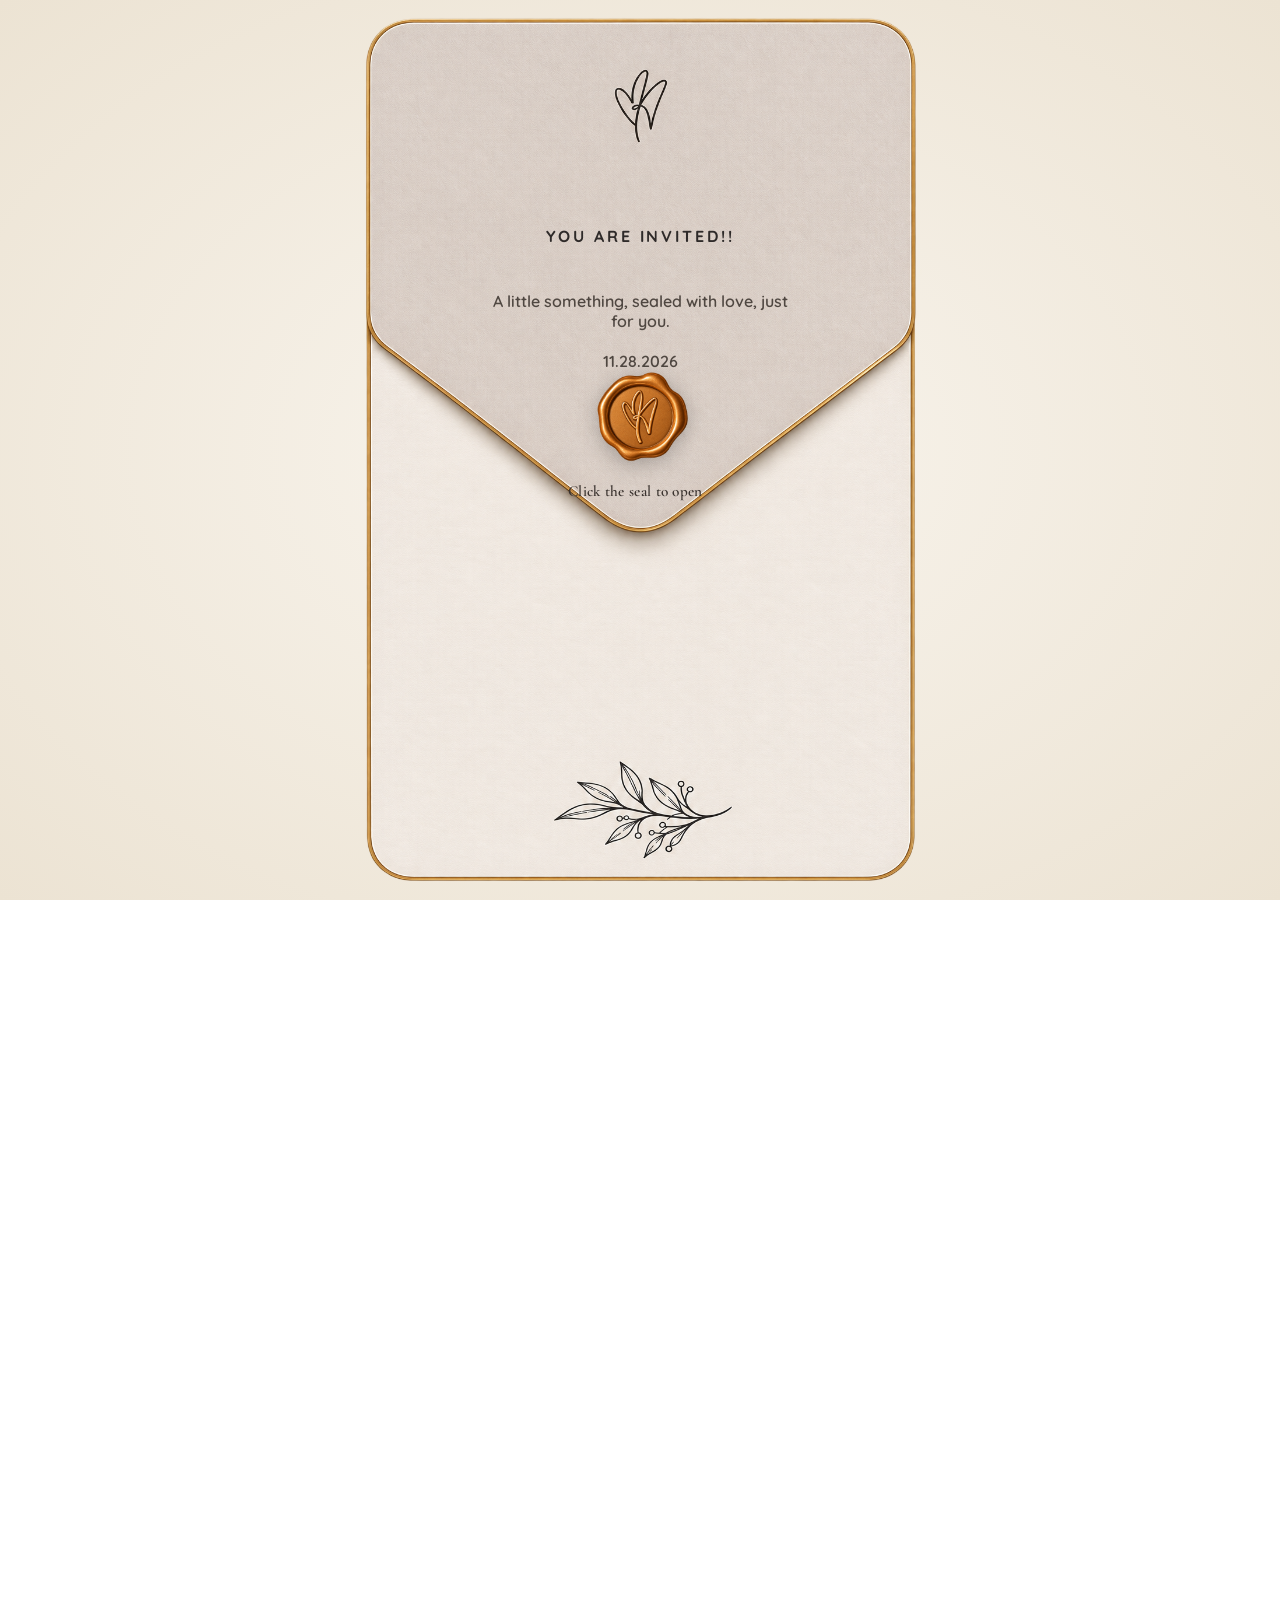
==== src/index.html @ 71283915 "uncomment bible bearer and ring bearer" ====
<!DOCTYPE html>
<html lang="en">
<head>
  <meta charset="UTF-8" />
  <meta name="viewport" content="width=device-width, initial-scale=1.0" />
  <meta name="description" content="Okay, So... We have News ♡" />
  <title>Mark & Alexia</title>

  <link rel="icon" type="image/png" sizes="600x400" href="./assets/images/favicon.png" />
  <link rel="apple-touch-icon" href="./assets/images/favicon.png" />

  <link rel="preconnect" href="https://fonts.googleapis.com" />
  <link rel="preconnect" href="https://fonts.gstatic.com" crossorigin />
  <link
    href="https://fonts.googleapis.com/css2?family=Cormorant+Garamond:wght@400;500;600;700&family=Inter:wght@400;500;600&family=Allura&display=swap"
    rel="stylesheet"
  />
  <link rel="preconnect" href="https://fonts.googleapis.com">
  <link rel="preconnect" href="https://fonts.gstatic.com" crossorigin>
  <link href="https://fonts.googleapis.com/css2?family=Quicksand:wght@300..700&display=swap" rel="stylesheet">

  <link rel="stylesheet" href="styles.css" />
</head>
<body>
  <section class="intro" id="intro" aria-label="Invitation intro">
    <div class="intro" id="intro">
  <div class="envelope-wrap">
    <img src="./assets/images/invite-card.png" alt="Wedding invitation card" class="invite-img" />

    <div class="invite-text">
      <p class="invite-date">You Are Invited!!</p>
      <p class="invite-tagline">A little something, sealed with love,
just for you.</p>
      <!--<h1 class="invite-names">MARK &amp; ALEXIA</h1> -->
      </br> 
      <p class="invite-tagline">11.28.2026</p>
    </div>

    <div class="seal-wrap">
      <button class="seal-btn" id="openInviteBtn" aria-label="Open Invitation">
        <img src="./assets/images/seal3.png" alt="Wax seal - tap to open" class="seal-img" />
      </button>
      <span class="seal-hint">Click the seal to open</span>
    </div>
  </div>
</div>
  </section>

  <main class="site" id="site">
    <!-- HERO -->

    <article class="hero parallax-layer hero-sketch full-bleed" data-parallax-speed="3.5" id="home">
     
      <!-- restore the <img> tag inside hero-illustration -->
    <div class="hero-illustration">
      <img src="./assets/images/bg-hero-custom2.png" alt="Mark and Alexia hero photo" />
    </div>
       <nav class="hero-menu" aria-label="Quick navigation">
        <a href="#rsvp">RSVP</a>
        <a href="#faq">FAQs</a>
      </nav>
      <!-- 2. Gradient overlay: direct child of #home -->
      <div class="hero-gradient-overlay" aria-hidden="true"></div>

      <!-- 3. All content: direct child of #home -->
      <div class="hero-content">
        <div class="hero-title-text" aria-label="The Wedding of Mark and Alexia">
          <p class="hero-kicker">THE WEDDING OF</p>
          <h1 class="hero-names">
            <span>MARK</span>
            <span class="amp">&amp;</span>
            <span>ALEXIA</span>
          </h1><br>
          <p class="hero-kicker">November 28, 2026</p>
        </div>

        <div class="countdown hero-countdown">
          <div class="time-box"><div class="num" id="days">0</div><div class="label">Days</div></div>
          <div class="time-box"><div class="num" id="hours">00</div><div class="label">Hours</div></div>
          <div class="time-box"><div class="num" id="mins">00</div><div class="label">Minutes</div></div>
          <div class="time-box"><div class="num" id="secs">00</div><div class="label">Seconds</div></div>
        </div> <!-- end of hero-countdown -->
      </div> <!-- end of hero-content -->

    </article>


    <!-- CONTENT -->
    <article class="card parallax-layer moments-sketch" data-parallax-speed="3.5" id="our-story">
      <div class="moments-wrap">
        <h2 class="moments-title">BECOMING #THELAUDES</h2>
        <p class="muted moments-sub">A glimpse of moments that led us here.</p>

        <!-- scrapbook row -->
        <section class="story-board">
          <div class="story-filmstrips">
            <div class="story-filmstrip">
              <img src="./assets/images/how-we-started.png" alt="Our story film strip" />
            </div>

            <div class="story-filmstrip">
              <img src="./assets/images/in-between.png" alt="The In-Between: travel photos of Mark and Alexia" />
            </div>

            <div class="story-filmstrip">
              <img src="./assets/images/the-next-chapter.png" alt="More moments from our story" />
            </div>
          </div>
          <div class="story-letter">
            <img src="./assets/images/how-we-met2.png" alt="How We Met letter" />
          </div>
        </section>
      </div>
  </article>
    
    <div class="laudes-divider parallax-layer" data-parallax-speed="3.5" aria-hidden="true"></div>
      <!-- CONTENT -->
    <section class="sections">
      <article class="card parallax-layer story-sketch" data-parallax-speed="0.06" id="our-story">

        <h2 class="story-title">GET TO KNOW<br>MARK & ALEXIA</h2>
        
        <div class="know-icons">
        <figure class="know-item">
          <div class="icon-wrap">
            <img src="./assets/images/passport.png" alt="Icon 5">
          </div>
          <figcaption><br><br>Alexia loves to travel.
              Gulat ka na lang, may naka-book na.
              Apaka-spontaneous! Minsan madadamay ka pa!</figcaption>
        </figure>
        <figure class="know-item">
          <div class="icon-wrap"> 
            <img src="./assets/images/coffee.png" alt="Icon 1">
          </div>
          <figcaption><br><br><br>Iced drinks are life.
              Parehas mahilig sa café, pero may trust issues sa estetik na hindi masarap.</figcaption>
        </figure>
        <figure class="know-item">
          <div class="icon-wrap">
            <img src="./assets/images/basketball3.png" alt="Icon 2">
          </div>
          <figcaption>Basketball enthusiast si Mark. Minsan NBA analyst, 
            minsan coach… kahit walang nagtatanong.</figcaption>
        </figure>

        <!-- NEW MIDDLE ITEMS -->
          <figure class="know-item">
            <div class="icon-wrap">
              <img src="./assets/images/camera.png" alt="Camera icon">
            </div>
            <figcaption>Camera kasi we love taking photos together. Taking memories wherever we go. pero wala namang Nau-upload. Ahahaha.
          </figcaption>
          </figure>

          <figure class="know-item">
            <div class="icon-wrap">
              <img src="./assets/images/chopsticks.png" alt="Chopsticks icon">
            </div>
            <figcaption>Alexia loves Japanese food. What if punta na lang kaya ng Japan?? </figcaption>
          </figure>

          <figure class="know-item">
            <div class="icon-wrap">
              <img src="./assets/images/barbell.png" alt="Barbell icon">
            </div>
            <figcaption>Malakas magbuhat si Mark, pero sa ML sya yung binubuhat. Aray mo.</figcaption>
          </figure>

          <!-- END NEW MIDDLE ITEMS -->

        <figure class="know-item">
          <div class="icon-wrap">
            <img src="./assets/images/music.png" alt="Icon 3">
          </div>
          <figcaption>Parehas mahilig sa music.
             Eh ikaw ba naman, may Mark na lahat na lang ng kanta may KULOT sa dulo?!</figcaption>
        </figure>
        <figure class="know-item">
          <div class="icon-wrap">
            <img src="./assets/images/bp.png" alt="Icon 4">
          </div>
          <figcaption>Blink si Alexia.
              Pati WiFi sa bahay, BOOMBAYAH. BLACKPINK in your area—literally.
          </figcaption>
        </figure>
        
        <figure class="know-item">
          <div class="icon-wrap">
            <img src="./assets/images/sb.png" alt="Icon 6">
          </div>
          <figcaption><br><br><br>Kung hindi nyo naitatanong, <br>Fan yan si Mark. A'tin yan. Hulaan nyo na lang sino BIAS nya :P
          </figcaption>
        </figure>
        
        <figure class="know-item know-item--pets">
          <div class="icon-wrap">
            <img src="./assets/images/pets.png" alt="Golden retriever and black cat icon" loading="eager">
          </div>
          <figcaption>
            We have this kind of energy. <br>
             Who’s who? Wrong answers only♡
          </figcaption>
        </figure>


      </div>
      </div>
      </article>

<article id="ceremony" class="ceremony-sketch parallax-layer" data-parallax-speed="3.5">
  <div class="places-wrap">
    <h2 class="places-title">TWO PLACES, ONE CELEBRATION</h2>

    <div class="places-grid">
      <!-- CEREMONY CARD -->
      <article class="place-card">
        <h3 class="place-type">CEREMONY</h3>
        <div class="place-photo">
          <img src="./assets/images/church.jpg" alt="San Antonio De Padua Church">
        </div>
        <div class="place-meta">
          <p class="place-name">San Antonio De Padua Church</p>
          <p class="place-loc">SILANG, CAVITE</p>
          <a
              class="map-btn"
              href="https://www.google.com/maps/place/San+Antonio+de+Padua+Parish/@14.1916913,120.9899736,1129m/data=!3m2!1e3!4b1!4m6!3m5!1s0x33bd7c0265859361:0xa4a9b11e95646896!8m2!3d14.1916913!4d120.9925539!16s%2Fg%2F1hc4ljm34?entry=ttu&g_ep=EgoyMDI2MDgwOS4wIKXMDSoASAFQAw%3D%3D"
              target="_blank"
              rel="noopener noreferrer"
            >
              <span class="map-btn-icon" aria-hidden="true">🗺️</span> View Map
            </a>
        </div>
      </article>

      <!-- CENTER CONNECTOR -->
      <div class="places-connector">
        <div class="pin pin-a"></div>
        <img src="./assets/images/pinpoint.png" alt="" class="pin-point-img" aria-hidden="true">
        <!-- <svg class="connector-line" viewBox="0 0 120 180" aria-hidden="true">
          <path d="M25 15 C 95 35, 95 95, 38 118 C 15 128, 15 150, 45 170"
                fill="none" stroke="rgba(255,255,255,.7)" stroke-width="2"
                stroke-linecap="round" stroke-dasharray="5 6"/>
        </svg> -->
        <div class="pin pin-b"></div>

        <div class="connector-info">
          <img src="./assets/images/car-icon-white.png" alt="" class="car-icon-img" aria-hidden="true">
          <div class="approx">approximately</div>
          <div class="dist">5 km</div>
          <div class="time">10–15 minutes <br>by car</div>
        </div>
      </div>

      <!-- RECEPTION CARD -->
      <article class="place-card">
        <h3 class="place-type">RECEPTION</h3>
        <div class="place-photo">
          <img src="./assets/images/reception.jpg" alt="Farm Hills Garden">
        </div>
        
        <div class="place-meta">
          <p class="place-name">FarmHills Garden</p>
          <p class="place-loc">SILANG, CAVITE</p>
           <a
              class="map-btn"
              href="https://www.google.com/maps/place/Farm+Hills+Garden+Tagaytay+Events+Venue/@14.149199,120.9853822,1129m/data=!3m2!1e3!4b1!4m6!3m5!1s0x33bd7975679e703b:0x8dfb5dedc66057f5!8m2!3d14.149199!4d120.9853822!16s%2Fg%2F11gnq7z1sp?entry=ttu&g_ep=EgoyMDI2MDgwOS4wIKXMDSoASAFQAw%3D%3D"
              target="_blank"
              rel="noopener noreferrer"
            >
              <span class="map-btn-icon" aria-hidden="true">🗺️</span> View Map
            </a>
        </div>
      </article>
    </div>

    <p class="places-note-title">Before You Hit the Road:</p>
    <p class="places-note">
      Weekend traffic along Tagaytay-Sta. Rosa Road can be a little extra.
      We recommend leaving a little earlier so you can beat the traffic, make it on time,
      and arrive relaxed and ready to celebrate!
    </p>
  </div>
</article>
          
      <article class="card dresscode-sketch full-bleed" id="dresscode">
  <div class="dresscode-content">
    <h2 class="dresscode-title">DRESS CODE</h2>

    <div class="dresscode-figures">
      <img src="./assets/images/dresscode-couple.png" alt="Formal attire illustration">
    </div>

    <h3 class="dresscode-formal">FORMAL ATTIRE</h3>
    <p class="dresscode-note">
      Our wedding will be a formal affair. Gentlemen are encouraged to wear a suit and tie, 
      while ladies can opt for a floor-length gown or formal cocktail dress. 
      We can’t wait to celebrate with you in style.
    </p>

        <div class="dresscode-groups">
      <div class="palette-group">
        <h4>Ladies & Gentlemen</h4>
        <div class="dress-palette">
          <div class="palette-color">
            <span class="palette-swatch" style="--c:#7A624F" title="Mocha"></span>
            <small>MOCHA</small>
          </div>
          <div class="palette-color">
            <span class="palette-swatch" style="--c:#D9C3A7" title="Sand"></span>
            <small>SAND</small>
          </div>
          <div class="palette-color">
            <span class="palette-swatch" style="--c:#EADCC6" title="Champagne"></span>
            <small>CHAMPAGNE</small>
          </div>
          <div class="palette-color">
            <span class="palette-swatch" style="--c:#A89B8C" title="Taupe"></span>
            <small>TAUPE</small>
          </div>
          <div class="palette-color">
            <span class="palette-swatch" style="--c:#8F8F8F" title="Warm Gray"></span>
            <small>WARM GRAY</small>
          </div>
        </div>
      </div>

    </div>
  </div>
</article>
      
      <article class="card parallax-layer events-sketch full-bleed" id="order-of-events">
        <div class="events-content">
          <h2 class="events-title">WEDDING TIMELINE</h2>
          <img
      src="./assets/images/order-of-events5.png"
      alt="Wedding timeline: 2:00 PM Wedding Ceremony, 3:00 PM Photo Session, 5:00 PM Reception, 7:00 PM Dinner, 8:00 PM Speeches and After Party"
      class="events-flow-img"  />

        </div>
      </article>
      
    <article id="entourage" class="entourage-sketch full-bleed">
  <div class="entourage-content">
    <h2 class="entourage-title">Entourage</h2>

    <!-- <section class="ent-block">
      <h3>Officiant</h3>
      <p>Lorem Ipsum</p>
    </section> -->

    <section class="ent-block">
      <h3>Parents of the Groom</h3>
      <p>Mr. Angelito Laude</p>
      <p>Mrs. Lissa Laude</p>
    </section>

    <section class="ent-block">
      <h3>Parents of the Bride</h3>
      <p>Mr. Norberto Prieto</p>
      <p>Mrs. Plaridel Prieto</p>
    </section>

    <section class="ent-block">
      <h3>Principal Sponsors</h3>
      <div class="ent-two-col">
        <div>
          <p>Mr. Reynaldo Del Mundo</p>
          <p>Mr. Norman Prieto</p>
          <p>Mr. Noel Prieto</p>
          <p>Mr. Darius Vitug</p>
          <p>Mr. Lamberto Cambaliza</p>
          <p>Mr. Lito Salas</p>
          
        </div>
        <div>
          <p>Mrs. Nora Del Mundo</p>
          <p>Ms. Noemi Prieto</p>
          <p>Mrs. Nancy Prieto</p>
          <p>Mrs. Myrna Laude</p>
          <p>Mrs. Beth Cambaliza</p>
          <p>Mrs. Linda Salas</p>
          <p>Mrs. Rowena Villanueva</p>
        </div>
      </div>
    </section>
    
    <section class="ent-block">
      <h3>Secondary Sponsors</h3>
        <div>
          <h4>Candle</h4>
          <p>Ms. Evita Del Mundo</p>
          <p>Mr. Sonny Que</p>
          <h4>Veil</h4>
          <p>Mrs. Angelica Oliveros-Arcan</p>
          <p>Mr. Jeremy Arcan</p>
          <h4>Cord</h4>
          <p>Ms. Maria Denise Del Castillo</p>
          <p>Mr. Leonardo Laude</p>
        </div>
    </section>

    <section class="ent-block ent-pair">
      <div>
        <h3>Best Man</h3>
        <p>Mark Francis Tenoria</p>
      </div>
      <div>
        <h3>Maid of Honor</h3>
        <p>Bianca Medina</p>
      </div>
    </section>

    <section class="ent-block ent-pair">
      <div>
        <h3>Groomsmen</h3>
        <p>Mr. Albert Dela Cruz</p>
        <p>Mr. Christian Nielsen Anasco</p>
        <p>Mr. Jeremy Arcan</p>
        <p>Mr. John Raven Bonete</p>
        <p>Mr. Jose Rafa Prieto</p>
        <p>Mr. Lance Patrick Laude</p>
        <p>Mr. Stephen Carl Laude</p>
      </div>
      <div>
        <h3>Bridesmaids</h3>
        <p>Ms. Alyanna Ysabel Cinco</p>
        <p>Ms. Maria Josephine Santos</p>
        <p>Ms. Malchidiel Lusterio</p>
        <p>Ms. Michelle Patricia Valero</p>
        <p>Ms. Samantha Essra Cacdac</p>
        <p>Mrs. Zhaine Adrielle Dela Cruz</p>
      </div>
    </section>
    
    <section class="ent-block">
      <h3>Coin Bearer</h3>
        <div>
          <p>Raphael Zion Calago</p>
        </div>
    </section>
    
    <section class="ent-block ent-pair">
      <div>
        <h3>Bible Bearer</h3>
        <p>Jose Rafa Prieto</p>
      </div>
      <div>
        <h3>Ring Bearer</h3>
        <p>Liam Andrei Arcan</p>
      </div>
    </section>
    
    <section class="ent-block">
      <h3>Flower Girls</h3>
        <div>
          <p>Luna Elisha Jutoy</p>
          <p>Thea Amyra Arcan</p>
        </div>
    </section>
    
    </div>
  </article>
     
    <article class="card parallax-layer rsvp-sketch full-bleed" id="rsvp">
      <div class="rsvp-cta-card">
        <h2 class="rsvp-cta-title">RSVP</h2>
        <p class="rsvp-cta-sub">Please confirm your attendance below.</p>

        <a class="rsvp-cta-btn" href="./find-reservation.html">Find Reservation</a>

        <p class="rsvp-cta-deadline">Deadline: November 1, 2026</p>
      </div>
    </article>
     
    <article id="gift" class="gift-sketch full-bleed">
      <div class="gift-content">
        <h2 class="gift-title">A Note on Gifts</h2>
        <p>
          Your presence, love, and prayers are truly the greatest gifts we could ever ask for,
          and having you celebrate this special day with us means so much. 🤍
        </p>
        <p>
          But should you wish to bless us with something more, a monetary gift would be sincerely
          appreciated as we begin this beautiful new chapter together—and perhaps put a little
          something toward our newlywed adventures! ✨
        </p>
      </div>
    </article>
      <article class="card faq-sketch full-bleed" id="faq">
  <div class="faq-content">
    <h2>Frequently Asked Questions</h2>

    <details class="faq-item">
      <summary>Can I bring a plus one?</summary>
      <p>Please refer to your RSVP invitation details. Due to limited seating, we can only accommodate the guests listed on your invite.</p>
    </details>

    <details class="faq-item">
    <summary>Are children invited?</summary>
    <p>While we adore your little ones, our wedding day will be an adults-only celebration. We hope this advance notice gives you enough time to make arrangements, and we truly appreciate your understanding.</p>
    </details>

    <details class="faq-item">
      <summary>What time should I arrive?</summary>
      <p>Please arrive at least 30 minutes before the ceremony so you can settle in comfortably before we begin.</p>
    </details>

    <details class="faq-item">
      <summary>Is parking available?</summary>
      <p>Yes, parking is available at both venues. We still recommend arriving early, especially on weekends.</p>
    </details>

</article>
    <!-- <article class="card parallax-layer contact-sketch full-bleed"  aria-hidden="true">
      <div class="contact-content" hidden>
        <div class="contact-grid">
          <div class="contact-item"> -->
    
      
    <!--<footer class="footer" align="center">Made with love • Mark & Alexia • 2026</footer>-->
  </main>

  <script src="./assets/js/main.js" defer></script>
</body>
</html>
---- src/styles.css ----
@font-face{
  font-family:"Comico";
  src:url("./assets/fonts/Comico-Regular.woff") format("woff");
  font-weight:400;
  font-style:normal;
  font-display:swap;
}

@font-face{
  font-family:"Pally";
  src:url("./assets/fonts/Pally-Regular.woff2") format("woff2"),
      url("./assets/fonts/Pally-Regular.woff") format("woff"),
      url("./assets/fonts/Pally-Regular.ttf") format("truetype"),
      url("./assets/fonts/Pally-Medium.woff") format("opentype");
  font-weight:400;
  font-style:normal;
  font-display:swap;
}

:root{
  --sage:#7b8f7a;
  --champagne:#d9c7a3;
  --burgundy:#6e2338;
  --ivory:#f6f1e8;
  --ink:#2e2a29;
  --muted:#6f6762;
  --card:#efe9df;
  --card-2:#ece5db;
}

*{box-sizing:border-box}
html{scroll-behavior:smooth}
body{
  margin:0;
  padding:0;
  font-family:"Inter",system-ui,sans-serif;
  color:var(--ink);
  background:#fff;
  overflow-x:hidden;
}
img{max-width:100%; display:block}

/* =========================
   INVITATION PAGE WRAPPERS
========================= */
.site{
  max-width:100%;
  margin:0 auto;
  padding:0 0 0px;
  opacity:0;
  transform:translateY(18px);
  transition:.8s ease;
}
.site.show{opacity:1; transform:translateY(0);}

 .eyebrow{
  text-transform:uppercase;
  letter-spacing:.14em;
  font-size:.72rem;
  color:var(--muted);
  margin:0 0 8px;
} 

/* Intro */
 .intro{
  position:fixed; inset:0; z-index:9999;
  display:grid; place-items:center;
  background:linear-gradient(180deg,#f9f5ee 0%,#f2eae0 100%);
  transition:opacity .2s ease, visibility .2s ease;
}

.intro.hide{opacity:0; visibility:hidden; pointer-events:none;} 
 .envelope-wrap{
  position:absolute; inset:0;
  text-align:center;
  padding:18px;
  background:
    linear-gradient(rgba(0,0,0,.22), rgba(0,0,0,.22)),
    
}
.intro-title{
  font-family:"Cormorant Garamond",serif;
  font-size:clamp(2rem,8vw,3rem);
  color:var(--card);
  margin:8px 0 2px;
}

.open-btn{
  border:0; border-radius:999px;
  padding:12px 24px; cursor:pointer;
  background:var(--sage); color:#fff; font-weight:600;
}

/* hide the old built-from-scratch envelope elements since the image replaces them */
.intro{
  position:fixed;
  inset:0;
  width:100vw;
  height:100vh;
  height:100dvh;
  z-index:9999;
  display:flex;
  align-items:center;
  justify-content:center;
  background:#f6f1e8;
  overflow:hidden;
}

.envelope-wrap{
  position:relative;
  height:150%;
  max-height:100vh;
  max-height:100dvh;
  width:auto;
  aspect-ratio: 1024 / 1536;   /* exact ratio of invite-card.png */
  max-width:600px;
  margin:0 auto;
  overflow:hidden;
}


/* mobile tweaks */
.seal-hint{
  position:absolute;
  top:0%;
  margin-top:85px;
  white-space:nowrap;          /* forces single line */
  font-family:"Cormorant Garamond", serif;
  font-style:normal;           /* italic can hurt readability at small sizes */
  font-weight:600;
  font-size:clamp(.90rem, 3vw, .95rem);
  letter-spacing:.02em;
  color:#3a332f;
  text-align:center;
  left:50%;
  transform:translateX(-50%);
  pointer-events:none;
}


/* to move the invite text down so it clears the monogram, we can adjust the top percentage */
.invite-text{
  position:absolute;
  top:33%;
  left:50%;
  transform:translate(-50%,-50%);
  z-index:2;
  text-align:center;
  width:min(320px, 80vw);
  color:#2e2a29;
}

.invite-date{
  margin:0 0 45px;
  text-transform:uppercase;
  letter-spacing:.22em;
  font-size:clamp(1rem, 1vw, 1.05rem);
  font-family: "Quicksand", sans-serif;
  font-optical-sizing: auto;
  font-weight: 800;
  font-style: normal;
}
.invite-names{
  margin: 0 0 50px;
  font-family: "Comico", sans-serif;
  font-weight: 600;
  top:33%;
  left:50%;
  transform:translate(0%,-10%);
  letter-spacing: .04em;
  font-size: clamp(1.35rem, 4.8vw, 4rem);
  line-height: 1.05;
  white-space: nowrap;         /* force one line */
  text-wrap: nowrap;
}


.invite-tagline{
  margin:0;
  font-size:clamp(.9rem, 3.2vw, 1.15rem);
  color:#4f4741;
  font-family: "Quicksand", sans-serif;
  font-optical-sizing: auto;
  font-weight: 600;
  font-style: normal;
}
.seal-img{
  width:100%;
  height:100%;
  object-fit:contain;
  display:block;
  filter:drop-shadow(0 4px 10px rgba(0,0,0,.25));
  transform-origin:center;
  animation:sealPulse 2.2s ease-in-out infinite;
  transition:filter .3s ease, transform .3s ease;
}

/* pause the idle pulse and give a distinct hover feedback */
.seal-btn:hover .seal-img{
  animation-play-state:paused;
  transform:scale(1.12) rotate(-4deg);
  filter:drop-shadow(0 8px 16px rgba(0,0,0,.35)) brightness(1.12);
}

.seal-btn:active .seal-img{
  transform:scale(.95) rotate(0deg);
  filter:drop-shadow(0 3px 6px rgba(0,0,0,.3)) brightness(.95);
}

.seal-btn:focus-visible .seal-img{
  outline:2px solid #8a5a20;
  outline-offset:4px;
  border-radius:50%;
}

@keyframes sealPulse{
  0%,100%{ transform:scale(1); }
  50%{ transform:scale(1.06); }
}

/* hint text reacts too, so hover feels connected to the whole element */
.seal-hint{
  transition:color .3s ease, transform .3s ease;
}

.seal-wrap:hover .seal-hint{
  color:#8a5a20;
  transform:translateX(-50%) scale(1.05);
}

@media (min-width:769px){
  .intro{
    background:radial-gradient(ellipse at center, #f9f5ee 0%, #ece3d3 100%);
  }
  
  /* this is for desktop view */
  .envelope-wrap{
    height:99.5vh;              /* increased from 92vh */
    max-height:2500px;        /* increased from 920px */
    width:auto;
    aspect-ratio:1024 / 1536;
    max-width:2500px;          /* increased from 520px */
    margin:0 auto;
    overflow:visible;
    border-radius:1px;
  }

  .seal-wrap{
    bottom:100%;                 /* was 0% — that pushed it off/below the card */
    width:60vw;
    min-width:64px;
    max-width:200px;
    z-index:999;
  }

  .invite-text{
    top:33%;                   /* was 33% and measured against the oversized card */
    width:min(320px, 82vw);
  }
  .invite-date{
    font-size:1rem;
    letter-spacing:.18em;
  }
  .invite-names{
    font-size:2rem;
  }
  .invite-tagline{
    font-size:1rem;
  }
  .seal-btn{
  top: 570%;
  position:relative;
  width:100%;
  height:100%;
  border:0;
  padding:0;
  cursor:pointer;
  border-radius:50%;
  background:transparent;
 }

  .seal-hint{
      top: 500%;
      position:relative;
      width:100%;
      height:100%;
      border:0;
      padding:0;
      left: 40%;
      transform: translateX(-50%);
  }

}

.invite-img{
  position:absolute;
  inset:0;
  width:100%;
  height:100%;
  object-fit:cover;
  object-position:center top;
  display:block;
}

.seal-wrap{
  position:absolute;
  bottom:100%;              /* pushed lower — was 35% (desktop) / 50% (mobile) */
  left:50%;
  transform:translateX(-50%);
  width:22vw;
  max-width:120px;
  min-width:70px;             /* guarantees visible size even on tiny screens */
  aspect-ratio:1/1;
  z-index:999;
  display:flex;
  flex-direction:column;
  align-items:center;
  text-align:center;
}

.seal-btn{
  position:relative;
  width:100%;
  height:100%;
  border:0;
  background:transparent;
  padding:0;
  cursor:pointer;
  border-radius:50%;
}

.seal-img{
  width:100%;
  height:100%;
  object-fit:contain;
  display:block;
  filter:drop-shadow(0 4px 10px rgba(0,0,0,.25));
  animation: sealSpin 4s linear infinite; /* continuous rotate */
}

@keyframes sealSpin{
  from { transform: rotate(0deg); }
  to   { transform: rotate(360deg); }
}

@media (max-width:480px){
  .seal-hint{
    font-size:.72rem;
    margin-top:100px;
  }
  .invite-text{
    top:33%;
    width:min(260px, 82vw);
  }
  .seal-wrap{
    bottom:36%;
    width:20vw;
    min-width:64px;
  }
  .invite-date{
    font-size:1rem;
    letter-spacing:.18em;
  }
  .invite-names{
    font-size: 2rem;
  }
  .invite-tagline{
    font-size:1rem;
  }
}



/* =========================
   HERO (UPDATED FULL DESIGN)
   ========================= */
#home.hero.hero-sketch{
  position: relative;
  width: 100vw;
  max-width: 100vw;
  min-height: 100svh;
  margin:0 !important;
  padding: 0;
  overflow: hidden;
  background: #dfeaf4;
  isolation: isolate;
 
}

#home .hero-illustration img{
  width: 100%;
  height: 100%;
  max-width: none;
  display:flex; align-items:center; justify-content:center;
  transform: scale(1.08);
  transform-origin: center;

}

/* right gradient */
#home::after{
  content: "";
  position: absolute;
  inset: 0;
  z-index: 1;
  pointer-events: none;
  background: linear-gradient(
    to left,
    rgba(255,255,255,.95) 0%,
    rgba(255,255,255,.70) 18%,
    rgba(255,255,255,.30) 38%,
    rgba(255,255,255,.08) 56%,
    rgba(255,255,255,0) 66%
  );
}

/* content on right */
#home .hero-layout{
  position: relative;
  z-index: 3;
  width: 100%;
  max-width: none;
  min-height: 100svh;
  margin: 0;
  padding: clamp(16px, 2.8vw, 36px) clamp(14px, 3vw, 42px);
  display: flex;
  justify-content: flex-end;
  align-items: center;
  gap: 0;
}

#home .hero-content{
  width: min(560px, 42vw);
  margin-left: auto;
  text-align: center;
}

/* title text */
#home .hero-title-text{
  margin: 0 auto 14px;
  color: #ffffff;
  text-transform: uppercase;
}
#home .hero-kicker{
  margin: 0 0 12px;
  font-family: "Comico", "Patrick Hand", cursive;
  font-size: clamp(18px, 1.6vw, 34px);
  letter-spacing: .08em;
}
#home .hero-names{
  margin: 0;
  font-family: "Comico";
  font-size: clamp(72px, 9vw, 156px);
  line-height: .9;
  letter-spacing: .01em;
}
#home .hero-names span{ display:block; }
#home .hero-names .amp{ font-size: .62em; margin: .06em 0; }

/* countdown */
#home .hero-countdown{
  width: 100%;
  display: flex;
  justify-content: center;
  align-items: center;
  flex-wrap: nowrap;
  gap: 8px;
  margin: 10px auto 0;
}
#home .hero-countdown .time-box{
  width: 86px;
  height: 86px;
  border-radius: 50%;
  background: #aeb7a0;
  border: 2px solid #f2f0e9;
  display: flex;
  flex-direction: column;
  align-items: center;
  justify-content: center;
  padding: 8px 4px;
}
#home .hero-countdown .num{
  font-family:"Cormorant Garamond",serif;
  font-size:1.95rem;
  line-height:1;
  font-weight:700;
  color:#f3ddc3;
}
#home .hero-countdown .label{
  margin-top:2px;
  font-size:.66rem;
  text-transform:uppercase;
  letter-spacing:.06em;
  color:#f3ddc3;
  line-height:1;
}

/* arrow */
#home .come-with-us{display:block; margin:10px auto 0;}
#home .sketch-arrow{
  display:flex; justify-content:center; align-items:center;
  width:100%; margin:6px auto 0; text-decoration:none;
  animation:bounceArrow 1.5s ease-in-out infinite;
}
#home .sketch-arrow img{width:34px; height:auto;}
#home .sketch-arrow:hover{animation-play-state:paused; transform:translateY(2px);}

@keyframes bounceArrow{
  0%,100%{transform:translateY(0); opacity:1;}
  30%{transform:translateY(8px); opacity:.95;}
  55%{transform:translateY(1px);}
  75%{transform:translateY(5px); opacity:.9;}
}

.hero-menu{
  position:absolute;
  top:18px;
  left:20px;   /* moved to left */
  right:auto;  /* clear right */
  display:flex;
  gap:10px;
  z-index:5;
}

.hero-menu a{
  text-decoration:none;
  font-size:.78rem;
  letter-spacing:.08em;
  text-transform:uppercase;
  padding:8px 12px;
  border-radius:999px;
  background:rgba(255,255,255,.78);
  color:#4f362d;
  border:1px solid rgba(79,54,45,.18);
  backdrop-filter: blur(4px);
}

.hero-menu a:hover{
  background:#fff;
}

/* mobile */
@media (max-width:640px){
  .hero-menu{
    top:8px;
    left:8px;   /* moved to left */
    right:auto; /* clear right */
    gap:5px;
  }
  .hero-menu a{
    font-size:.56rem;
    padding:4px 8px;
  }
}

/* End of Hero */

.sections{
  display:block !important;
  margin-top:0 !important;
  gap:0 !important;
}
.card{
  background:var(--card);
  border-radius:24px;
  padding:18px;
  box-shadow:0 8px 22px rgba(20,16,14,.09);
  margin:0 auto;
}
.card h2{
  margin:0 0 10px;
  font-family:"Comico",sans-serif;
  font-size:2rem;
  font-weight:600;
  text-align:center;
}
.muted{color:var(--muted)}

/* Utility */
.full-bleed{
  width:100vw !important;
  max-width:100vw !important;
  margin-left:calc(50% - 50vw) !important;
  margin-right:calc(50% - 50vw) !important;
  border-radius:0 !important;
  box-shadow:none !important;
  padding-left:16px !important;
  padding-right:16px !important;
}

/*end of utility */

/* vertical logo divider (restore) */
.laudes-divider{
  width:100%;
  height:64px;                      /* adjust if you want taller */
  margin:10px 0;
  background:url("./assets/images/laudes-divider.png") center center / contain no-repeat;
  display:block !important;
  position:relative;
  z-index:5;
} */
.laudes-divider{
  height:128px;
  background-color:#fff;
  background-image:
    url("./assets/images/favicon.png"),
    url("./assets/images/favicon.png"),
    url("./assets/images/favicon.png");

  background-repeat:repeat-x, repeat-x, repeat-x;

  /* smaller logos = more count per row */
  background-size:56px auto, 56px auto, 56px auto;

  /* staggered rows */
  background-position:
    0 8px,      /* row 1 */
    28px 44px,  /* row 2 shifted half */
    0 80px;     /* row 3 */
}

/* flip only second row */
.laudes-divider{
  position:relative;
  overflow:hidden;
}

/* if inside full-bleed sections, keep it above overlays */
.full-bleed .laudes-divider{
  z-index:6;
}

/* End of Laudes Divider */



/* Story*/
#our-story.story-sketch{
  position: relative;
  border-radius: 0 !important;
  margin: 0 !important;
  width: 100% !important;
  max-width: none !important;
  box-shadow: none !important;
  overflow: hidden;

  /* only one padding declaration */
  padding: 0px 0px 0 !important;  /* bottom = 0 */
  padding-bottom: 100px !important;

  background:
    linear-gradient(rgba(255,255,255,.78), rgba(255,255,255,.78)),
    url("./assets/images/our-story-bg.jpg") center center / cover no-repeat !important;
}

@media (max-width: 820px){
  #our-story.story-sketch{
    background:
      linear-gradient(rgba(255,255,255,.82), rgba(255,255,255,.82)),
      url("./assets/images/our-story-bg.jpg") 100% center / cover no-repeat !important;
      background-position: 44% center !important; /* try 48% to 60% */     
    }
}

.story-title{
  margin-top:50px;
  padding-top:20px;
  margin:0;
  font-family:"Comico",sans-serif;
  line-height:.95;
  letter-spacing:.03em;
  color:#4f362d;
  text-transform:uppercase;
}

.story-sub{margin-top:8px;}

.know-icons{
  display:grid;
  grid-template-columns:repeat(3, minmax(0,1fr));
  gap:26px 20px;
  justify-items:center;   /* centers each item horizontally in its cell */
  align-items:start;      /* keeps icon+caption tops aligned per row */
}
.know-item{
  margin:0;               /* reset default <figure> margin causing the shift */
  text-align:center;
  display:flex;
  flex-direction:column;
  align-items:center;
  width:100%;
}
.know-item .icon-wrap{
   width:110px;
  height:110px;
  display:grid;
  place-items:center;
  margin:0 auto 8px;
}
.know-item figcaption{
  margin:0;
  max-width:190px;
}
.know-item img{
  width:100%; height:100%; object-fit:contain; object-position:center; display:block;
}
.know-item p,.know-item figcaption{
  margin:0; font-size:.78rem; line-height:1.35; color:#3f3a37; max-width:190px;font-family: "Quicksand", sans-serif;
  font-optical-sizing: auto;
  font-weight: 500;
  font-style: normal;
}

/* accessibility: reduce motion support */
@media (prefers-reduced-motion: reduce){
  .know-item .icon-wrap img{
    animation:none !important;
    transition:none !important;
  }
}

/* mobile: keep 2 columns, tighten gap and icon size */
@media (max-width: 640px){
  .know-icons{
    grid-template-columns:repeat(2, minmax(0,1fr));
    gap:20px 14px;
  }
  .know-item .icon-wrap{
    width:88px;
    height:88px;
  }
  .know-item figcaption{
    font-size:.72rem;
    max-width:160px;
  }
}

@media (max-width: 640px){
  /* center last card when item count is odd (e.g., 9, 11) */
  .know-icons .know-item:last-child:nth-child(odd){
    grid-column: 1 / -1;
    justify-self: center;
  }

  /* for your new pets icon, make it a bit wider */
  .know-item--pets .icon-wrap{
    width:120px;
    height:auto;
  }
  .know-item--pets .icon-wrap img{
    width:100%;
    height:auto;
    object-fit:contain;
  }
}

/* ===== Our Moments REFRESH ===== */

/* #our-story.story-sketch{
  background:#d9c4c7 !important;  dusty rose - fits your motif 
  padding:72px 14px 88px !important;
} */

#our-story.card.moments-sketch{
  background:#fff !important;
  border-radius:0 !important;
  box-shadow:none !important;
}

#our-story .moments-wrap{
  width:min(1040px, 94%);
  margin:0 auto;
  margin-top: -50px;
  margin-bottom:30px;
  text-align:center;
}

#our-story .moments-title{
  margin-bottom:5px;
  padding-top:50px;
  white-space: nowrap !important;
  font-size:clamp(1.5rem, 6vw, 3.2rem);
}

#our-story .moments-sub{
  margin-bottom:28px;
  font-family: "Quicksand", sans-serif;
  font-optical-sizing: auto;
  font-weight: 500;
  font-style: normal;
}

/* scrapbook layout */
#our-story .story-board{
  display:grid;
  grid-template-columns:1.05fr .95fr;
  gap:22px;
  align-items:center;
  margin:20px auto 8px;
}

/* letter card */
/* letter: show image as-is (no border/card/bg/shadow) */
#our-story .story-letter{
  background:transparent !important;
  border:none !important;
  box-shadow:none !important;
  padding:0 !important;
  border-radius:0 !important;
  transform:none !important; /* optional: keeps it straight */
}

#our-story .story-letter img{
  display:block;
  width:100%;
  height:auto;
  border:none !important;
  border-radius:0 !important;
  box-shadow:none !important;

}

#our-story .story-letter{ transform:rotate(-1deg); }

/* polaroid/photo frame */
/* remove old polaroid look */
#our-story .story-photo-frame{
  background:transparent !important;
  border:none !important;
  box-shadow:none !important;
  padding:0 !important;
  border-radius:0 !important;
  transform:none !important;
}

/* new film strip */
#our-story .story-filmstrip{
  width:100%;
  display:flex;
  justify-content:center;
  align-items:flex-start;
}

#our-story .story-filmstrip img{
  width:min(420px, 100%);
  height:auto;
  display:block;
  object-fit:contain;
  filter:drop-shadow(0 10px 18px rgba(0,0,0,.28));
}

/* desktop balance with letter */
@media (min-width:1024px){
  #our-story .story-board{
    grid-template-columns:1.05fr .95fr;
    gap:26px;
    align-items:start;
  }
}

/* mobile */
@media (max-width:820px){
  #our-story .story-filmstrip img{
    width:min(340px, 92%);
  }
}

#our-story .story-note{
  margin-top:16px;
  color:#51353b;
  font-size:.95rem;
  letter-spacing:.02em;
  font-family: "Quicksand", sans-serif;
  font-optical-sizing: auto;
  font-weight: 500;
  font-style: normal;
}

/* mobile */
@media (max-width: 820px){
  #our-story.story-sketch{
    padding:56px 10px 64px !important;
  }

  #our-story .story-board{
    grid-template-columns:1fr;
    gap:14px;
  }

  #our-story .story-letter,
  #our-story .story-photo-frame{
    transform:none;
  }

  #our-story .story-photo-frame img{
    aspect-ratio:4/3;
  }
}

/* Two filmstrips on the left; letter on the right */
#our-story .story-board {
  grid-template-columns: minmax(0, 1.05fr) minmax(0, .95fr);
  align-items: start;
}

#our-story .story-filmstrips {
  grid-column: 1;
  grid-row: 1;
  display:flex;
  flex-direction:column;
  gap:0;
}

#our-story .story-letter {
  grid-column: 2;
  grid-row: 1;
}

@media (max-width: 820px) {
  #our-story .story-board {
    grid-template-columns: 1fr;
  }

  #our-story .story-letter {
    grid-column: 1;
    grid-row: 1;
  }

  #our-story .story-filmstrips {
    grid-column: 1;
    grid-row: 2;
  }
}
/* End of Moments section */


/* Our Story with Icons */
/* 3-column grid (desktop) */
.know-icons{
  display:grid;
  grid-template-columns:repeat(3, minmax(0,1fr));
  gap:26px 20px;
  justify-items:center;
  align-items:start;
}

/* center the 10th item on its own row */
.know-icons .know-item--pets{
  grid-column: 1 / -1;      /* span all columns */
  justify-self: center;
  max-width: 360px;         /* keep caption line length nice */
}

/* optional: slightly wider icon for the pet pair */
.know-icons .know-item--pets .icon-wrap img{
  width:min(240px, 72vw);
  height:auto;
}

/* End of Story section with Icons */

/* ===== CEREMONY REDESIGN: rounded photo cards + connector ===== */
/* ===== TWO PLACES SECTION (new design) ===== */
/* =========================
   TWO PLACES - MOBILE FRIENDLY
   ========================= */
#ceremony.ceremony-sketch{
  margin: 0 !important;
  margin-bottom: -29px !important;
  width: 100vw !important;
  max-width: 100vw !important;
  margin-left: calc(50% - 50vw) !important;
  margin-right: calc(50% - 50vw) !important;
  background: #c48e91 !important; /* dusty rose */
  padding: 24px 14px 40px !important;
  margin-top: -50px !important;
  min-height: auto !important;
  padding-bottom: 40px !important;
}

#ceremony .places-wrap{
  width: min(980px, 100%);
  margin: 0 auto;
  margin-bottom: 30px;
}

#ceremony .places-title{
  margin: 0 0 20px;
  text-align: center;
  color: #fff;
  font-family: "Comico", sans-serif;
  font-weight: 800;
  text-transform: uppercase;
  line-height: 1.05;
  font-size: clamp(1.8rem, 5.5vw, 3rem);
}

/* optional note */
#ceremony .places-note-title{
  padding-top: 30px;
  margin-top: 70px;
  margin: 0 0 0px;
  text-align: center;
  color: #fff;
  font-family: "Quicksand", sans-serif;
  font-optical-sizing: auto;
  font-weight: 500;
  font-style: normal;
}
#ceremony .places-note{
  margin: 20px auto;
  margin-bottom: 60px;
  width: min(96%, 760px);
  text-align: center;
  color: rgba(255,255,255,.95);
  line-height: 1.4;
  font-size: .80rem;
  font-family: "Quicksand", sans-serif;
  font-optical-sizing: auto;
  font-weight: 500;
  font-style: normal;
}

/* stack layout (mobile first) */
#ceremony .places-grid{
  display: grid;
  grid-template-columns: 1fr;
  gap: 22px;
  align-items: start;
}

/* card style */
#ceremony .place-card{
  background: #f6efe8;
  border-radius: 15px;
  overflow: hidden;
  
}

#ceremony .place-type{
  margin: 0;
  padding: 6px 12px;
  text-align: center;
  color: #faf8f8;
  letter-spacing: .08em;
  font-size: clamp(.85rem, 2.5vw, 1.05rem);
  background: #c48e91; /* white */
}

#ceremony .place-photo img{
  width: 100%;
  height: clamp(250px, 58vw, 520px);
  object-fit: cover;
  display: block;
}

#ceremony .place-meta{
  padding: 12px 14px 14px;
  text-align: center;
}

#ceremony .place-name{
  margin: 0;
  color: #5b3b3d;
  font-style: italic;
  font-size: clamp( 1rem, .50vw, .50rem);
  line-height: 1.05;
  font-family: "Quicksand", sans-serif;
  font-optical-sizing: auto;
  font-weight: 700;
  font-style: normal;
}

#ceremony .place-loc{
  margin: 2px 0 0;
  color: #6f5758;
  text-transform: uppercase;
  letter-spacing: .08em;
  font-size: clamp(.60rem, .50vw, 1.15rem);
}
/* center the whole connector block between cards */
#ceremony .places-connector{
  width: 100% !important;
  display: flex !important;
  flex-direction: column !important;
  align-items: center !important;
  justify-content: center !important;
  text-align: center !important;
  gap: 6px !important;
  margin: 10px auto !important;
}

/* make sure svg is centered */
#ceremony .connector-line{
  width: 64px !important;
  height: 96px !important;
  display: block !important;
  margin: 0 auto !important;
}

/* center text/info under connector */
#ceremony .connector-info{
  width: 100% !important;
  margin: 2px auto 0 !important;
  text-align: center !important;
  color:#f1eaea;
}


#ceremony .route-wrap{
  display: grid;
  grid-template-columns: 130px 1fr;
  align-items: center;
  gap: 10px;
}

#ceremony .route-line{
  width: 120px;
  height: 180px;
}

#ceremony .route-info{
  text-align: center;
  color: #5b3b3d;
}

#ceremony .route-info .car{
  font-size: 2rem;
  line-height: 1;
}

#ceremony .route-info .approx{
  margin-top: 2px;
  letter-spacing: .12em;
  font-size: .8rem;
  font-family: "Quicksand", sans-serif;
  font-optical-sizing: auto;
  font-weight: 500;
  font-style: normal;
}

#ceremony .route-info .dist{
  margin-top: 2px;
  font-size: 3.2rem;
  line-height: .9;
  font-family: "Quicksand", sans-serif;
  font-optical-sizing: auto;
  font-weight: 500;
  font-style: normal;
}

#ceremony .route-info .time{
  margin-top: 2px;
  letter-spacing: .09em;
  font-size: 1rem;
  line-height: 1.2;
  font-family: "Quicksand", sans-serif;
  font-optical-sizing: auto;
  font-weight: 500;
  font-style: normal;
}


.map-btn{
  flex: 0 0 auto;
  display: inline-flex;
  align-items: center;
  justify-content: center;
  width: auto !important;
  min-width: 0 !important;

  padding: 3px 8px !important;   /* smaller bg */
  border-radius: 999px !important;

  background: #a83b52 !important;
  color: #fff !important;
  font-size: .62rem !important;
  line-height: 1 !important;
  font-weight: 600;
  gap: 3px;
  white-space: nowrap;
}
.map-btn-icon{ font-size: .68rem !important; }

.map-btn,
.map-btn:link,
.map-btn:visited,
.map-btn:hover,
.map-btn:active{
  text-decoration: none !important;
}

/* tablet+desktop refinement */
@media (min-width: 901px){
  #ceremony.ceremony-sketch{
    padding: 50px 20px 58px !important;
  }

  #ceremony .places-title{
    font-size: clamp(2rem, 3.2vw, 3rem);
    margin-bottom: 26px;
    font-family: 
      url("./assets/fonts/Pally-Regular.woff") format("woff"), serif;
  }

  #ceremony .places-grid{
    grid-template-columns: 1fr 230px 1fr;
    gap: 22px;
    align-items: center;
  }

  #ceremony .place-photo img{
    height: clamp(290px, 28vw, 430px);
  }

  #ceremony .places-connector{
    padding: 0;
  }

  #ceremony .route-wrap{
    grid-template-columns: 1fr;
    gap: 8px;
  }

  #ceremony .route-line{
    width: 140px;
    height: 210px;
  }
}

.pin-point-img{
  width: 100px;        /* adjust to match mockup */
  height: auto;
  display: block;
  margin: 0 auto 6px;
  object-fit: contain;
  filter: drop-shadow(0 0 1px rgba(255,255,255,.35));
}

.car-icon-img{
  width: 30px;        /* adjust to match mockup */
  height: auto;
  display: block;
  margin: 0 auto 6px;
  object-fit: contain;
  filter: drop-shadow(0 0 1px rgba(255,255,255,.35));
}
/* End of Ceremony */

/* Dress code */
/* ===== DRESS CODE redesign (keep existing bg) ===== */
#dresscode.dresscode-sketch{
  margin:0 !important;
  margin-bottom: -29px !important;
  width:100vw !important;
  max-width:100vw !important;
  margin-left:calc(50% - 50vw) !important;
  margin-right:calc(50% - 50vw) !important;
  background:#fff !important;
  padding:28px 14px 40px !important; /* no negative padding */
  min-height:auto !important;
  display:block !important; /* remove flex centering */
}



#dresscode .dresscode-content{
  width:min(560px, 92%);
  margin:0 auto !important;  /* remove negative margin */
  text-align:center;
}


#dresscode .dresscode-title{
  text-align: center;
  font-family:"Comico", sans-serif;
  font-weight:500;
  letter-spacing:.02em;
  font-size:clamp(2.2rem, 2vw, 5rem);
  line-height:.95;
  margin-top: 0 !important;
  margin-bottom: 10px !important;
  transform: translateY(-6px);    /* nudge title upward */
}

#dresscode .dresscode-figures{
  margin:0 auto 14px;
}
#dresscode .dresscode-figures img{
  width: min(190px, 54vw) !important;
  height:auto;
  display:block;
  margin:0 auto;
  object-fit:contain;
}

#dresscode .dresscode-formal{
  margin:8px 0 4px;
  font-weight:800;
  letter-spacing:.14em;
  font-size:clamp(.80rem, 1vw, 1rem);
  color:#222;
  font-family: "Quicksand", sans-serif;
  font-optical-sizing: auto;
  font-weight: 700;
  font-style: normal;
}

#dresscode .dresscode-note{
  margin:0 auto 20px;
  max-width:760px;
  text-transform:lowercase;
  letter-spacing:.08em;
  line-height:1.35;
  font-size: .80rem;
  color:#333;
  font-family: "Quicksand", sans-serif;
  font-optical-sizing: auto;
  font-weight: 500;
  font-style: normal;
}

#dresscode .dress-palette{
  display:flex;
  justify-content:center;
  align-items:flex-start;
  gap:12px 18px;
  flex-wrap:wrap;
  margin:10px auto 0;
}

#dresscode .dress-palette .palette-swatch{
  display:block;
  width:clamp(54px, 11vw, 150px);
  aspect-ratio:1/1;
  border-radius:999px;
  background:var(--c);
  border:1px solid rgba(255,255,255,.22);
}

/* smaller dress code colors */
#dresscode .palette-group .dress-palette .palette-swatch{
  width: 86px !important;   /* was too wide */
  height: 54px !important;  /* reduce height too */
  border-radius: 999px;

}

@media (max-width:768px){
  #dresscode .dresscode-title{
    margin-top: -80px !important;
    margin-bottom: -10px !important;
  }
  #dresscode.dresscode-sketch{
    min-height:auto !important;
    padding:20px 12px 40px !important; /* top right bottom */
  }

  #dresscode .dresscode-figures img{
    width:min(320px, 92%);
  }

  #dresscode .palette-group .dress-palette .palette-swatch{
    width: 64px !important;
    height: 42px !important;
  }
} 


.dresscode-groups{
  display:grid;
  gap:18px;
  margin-top:14px;
}
.palette-group h4{
  margin:0 0 8px;
  text-transform:uppercase;
  letter-spacing:.1em;
  font-size:.82rem;
  color:#3a3330;
}
.palette-group .dress-palette{
  display:flex;
  justify-content:center;
  flex-wrap:wrap;
  gap:8px;
}
.palette-color{
  display:flex;
  flex-direction:column;
  align-items:center;
  gap:6px;
  color:#3a3330;
  font-size:.82rem;
  font-family:"Quicksand", sans-serif;
  font-weight:600;
}
.palette-group .dress-palette .palette-swatch{
  width:44px;
  height:44px;
  border-radius:999px;
  background:var(--c);
  border:1px solid rgba(0,0,0,.08);
}


/* end of Dress Code section */

/* Events */

#order-of-events.events-sketch{
  min-height:100vh;
  padding:120px 16px 90px !important;
  display:flex; justify-content:center; align-items:flex-start;
  /* background:url("./assets/images/order-bg.png") top center / cover no-repeat !important; */
  color:#4f362d;
}
#order-of-events .events-content{
  width:min(560px,92%); margin:0 auto; text-align:center;
  margin:-105px;
}
#order-of-events .events-title{
  margin:100px 0 28px;
  font-family:"Comico",sans-serif;
  font-size:clamp(2rem,5.2vw,3rem);
  color:#2f2f2f; line-height:1;
}

/* image version of order of events */
#order-of-events .events-content{
  width:min(980px, 100%);
  margin:-105px;
  text-align:center;
}

#order-of-events .events-flow-img{
  width:min(560px, 100%);
  height:auto;
  margin:24px auto 0;
  display:block;
}

/* optional: if you still have old <ul class="events-list"> in HTML */
#order-of-events .events-list{
  display:none !important;
}

/* remove extra bottom space in Order of Events */
#order-of-events.events-sketch{
  min-height:auto !important;
  height:auto !important;
  padding:70px 12px 20px !important;   /* reduce bottom padding */
}

#order-of-events .events-content{
  margin-bottom:0 !important;
  padding-bottom:0 !important;
}

#order-of-events .events-flow-img{
  margin-bottom:0 !important;
  display:block;
}

/* mobile tighter */
@media (max-width:768px){
  #order-of-events.events-sketch{
    min-height:auto !important;
    padding:56px 10px 8px !important;  /* small bottom gap */
  }
}

/* End of Order of events */


/* Entourage */
#entourage.entourage-sketch{
  margin:0 !important;
  width:100vw !important;
  max-width:100vw !important;
  margin-left:calc(50% - 50vw) !important;
  margin-right:calc(50% - 50vw) !important;
  min-height:100vh;
  padding:150px 24px 180px !important;
  background:url("./assets/images/entourage-bg1.png") top center / cover no-repeat !important;
}
#entourage .entourage-content{
  width:min(1000px,100%); margin:0 auto; text-align:center; color:#3d2f2a;
}
#entourage .entourage-title{
  margin:-40px 0 40px; line-height:1; font-family:"Comico",sans-serif; font-size:clamp(2rem,5vw,3rem);
}
.entourage-grid{
  display:grid; grid-template-columns:repeat(2,minmax(0,1fr)); gap:18px;
}
.role{
  background:rgba(255,255,255,.78);
  border:1px solid rgba(127,47,53,.18);
  border-radius:14px;
  padding:16px 14px;
}
.role h3{
  margin:0 0 8px; color:#7f2f35; font-family:"Comico",sans-serif; font-size:1.2rem;
}
.role p{margin:4px 0; font-size:1rem;}

/* RSVP CTA section on index */
#rsvp.rsvp-sketch{
  margin:0 !important;
  background:#a8ae99 url("./assets/images/rsvp-bg.png") top center / cover no-repeat !important;
  min-height:72vh;
  padding:84px 16px 72px !important;
  display:flex; align-items:center; justify-content:center;
}
#rsvp .rsvp-cta-card{
  width:min(760px,100%);
  background:#f7f7f7;
  border:2px solid rgba(60,60,60,.62);
  border-radius:40px;
  box-shadow:10px 10px 0 rgba(70,70,70,.30);
  text-align:center;
  padding:34px 20px 28px;
}
#rsvp .rsvp-cta-title{
  margin:0;
  font-family:"Comico",sans-serif;
  font-size:clamp(3rem,8vw,5.4rem);
  line-height:.9;
  color:#3b3b3b;
}
#rsvp .rsvp-cta-sub{
  margin:14px 0 18px;
  text-transform:uppercase;
  letter-spacing:.10em;
  color:#2f2f2f;
  font-size:clamp(.84rem,2vw,1.1rem);
  font-family: "Quicksand", sans-serif;
  font-optical-sizing: auto;
  font-weight: 600;
  font-style: normal;
}
#rsvp .rsvp-cta-btn{
  display:inline-flex; align-items:center; justify-content:center;
  width:min(650px,100%); min-height:60px;
  border-radius:999px;
  background:#3d3a39; color:#fff; text-decoration:none;
  text-transform:uppercase; letter-spacing:.08em; font-weight:700;
  font-size:clamp(1rem,2.5vw,1.5rem);
  padding:0 22px;
}
#rsvp .rsvp-cta-btn:hover{filter:brightness(1.04);}
#rsvp .rsvp-cta-deadline{
  margin:18px 0 0; text-transform:uppercase; letter-spacing:.08em;
  color:#2e2e2e; font-size:clamp(.9rem,2vw,1.3rem);
  font-family: "Quicksand", sans-serif;
  font-optical-sizing: auto;
  font-weight: 600;
  font-style: normal;
}
.rsvp-modal{
  position: fixed;
  inset: 0;
  display: none;
  z-index: 99999;
}
.rsvp-modal.show{ display:block; }

.rsvp-modal-backdrop{
  position:absolute; inset:0;
  background: rgba(0,0,0,.45);
}

.rsvp-modal-card{
  position: relative;
  width:min(420px, 92vw);
  margin: 20vh auto 0;
  background:#fff;
  border-radius:16px;
  padding:18px 16px 14px;
  text-align:center;
  box-shadow:0 10px 30px rgba(0,0,0,.25);
  z-index:1;
}
.rsvp-modal-card h3{
  margin:0 0 8px;
}
.rsvp-modal-card p{
  margin:0 0 14px;
  line-height:1.45;
}
#rsvpModalOkBtn{
  border:0;
  border-radius:10px;
  padding:10px 16px;
  background:#6e2338;
  color:#fff;
  font-weight:600;
  cursor:pointer;
}

#rsvpModalMessage{
  white-space: pre-line; /* render \n as line break */
}
/* end of RSVP */


/* Reveal */
.reveal-init{opacity:0; transform:translateY(14px);}
.reveal-in{
  opacity:1; transform:translateY(0);
  transition:opacity .55s ease, transform .55s cubic-bezier(.22,.61,.36,1);
  transition-delay:var(--reveal-delay,0ms);
}

/* =========================
   FIND RESERVATION PAGE
========================= */
body.find-reservation-page{
  margin:0 !important;
  padding:0 !important;
  background:#f6f1e8 !important;
  overflow-y:auto !important;
  overflow-x:hidden !important;
  min-height:100dvh !important;
  height:auto !important;
  position:relative !important;
  touch-action:pan-y !important;
}
body.find-reservation-page #intro,
body.find-reservation-page .intro{display:none !important;}
body.find-reservation-page .site{
  opacity:1 !important;
  transform:none !important;
  transition:none !important;
  max-width:none !important;
  margin:0 !important;
  padding:0 !important;
  overflow:visible !important;
  height:auto !important;
}
body.find-reservation-page .full-bleed{
  width:auto !important;
  max-width:100% !important;
  margin:0 !important;
  padding-left:0 !important;
  padding-right:0 !important;
}
body.find-reservation-page main,
body.find-reservation-page .find-page{
  display:block !important;
  min-height:100dvh !important;
  height:auto !important;
  overflow:visible !important;
  padding:14px 10px 32px !important;
  background:#f6f1e8 !important;
}
body.find-reservation-page .find-wrap{
  width:min(760px,100%) !important;
  margin:0 auto !important;
  background:#fff !important;
  border:1px solid rgba(0,0,0,.08) !important;
  border-radius:18px !important;
  box-shadow:0 8px 20px rgba(20,16,14,.08) !important;
  padding:16px 12px 18px !important;
  height:auto !important;
  max-height:none !important;
  overflow:visible !important;
}
body.find-reservation-page .find-wrap h1{
  margin:0 0 6px;
  text-align:center;
  font-family:"Comico",sans-serif;
  font-size:clamp(1.8rem,6.5vw,2.8rem);
  color:#2f2725;
}
body.find-reservation-page .find-wrap > p{
  margin:0 0 14px;
  text-align:center;
  color:#5e5550;
}
body.find-reservation-page .find-wrap .rsvp-lookup,
body.find-reservation-page .find-wrap .rsvp-form{
  width:100%;
  margin:0 auto;
}
body.find-reservation-page .find-wrap label{
  display:block;
  margin:0 0 7px;
  font-weight:700;
  color:#4f4843;
}
body.find-reservation-page .find-wrap .lookup-row{
  display:grid;
  grid-template-columns:1fr;
  gap:10px;
  margin-bottom:12px;
}
body.find-reservation-page .find-wrap input,
body.find-reservation-page .find-wrap select,
body.find-reservation-page .find-wrap textarea{
  width:100%;
  min-height:46px;
  border:0;
  border-radius:12px;
  background:#fff;
  padding:10px 12px;
  font:inherit;
  color:#2f2a27;
  font-size:16px;
}
body.find-reservation-page .find-wrap .submit-btn{
  width:100%;
  min-height:46px;
  border:0;
  border-radius:12px;
  background:#6e2338;
  color:#fff;
  font-weight:700;
}
body.find-reservation-page .find-wrap .back-link{
  display:inline-block;
  margin-top:10px;
  color:#6e2338;
  text-decoration:none;
  font-weight:600;
}
body.find-reservation-page .seat-list-wrap,
body.find-reservation-page .seat-row,
body.find-reservation-page .rsvp-form{
  overflow:visible !important;
  max-height:none !important;
  height:auto !important;
}
body.find-reservation-page .seat-row{
  display:grid;
  gap:8px;
  margin:10px 0;
}

/* =========================
   RESPONSIVE
========================= */
@media (max-width:800px){
  #entourage.entourage-sketch{
    padding:120px 14px 140px !important;
    min-height:88vh;
  }
  .entourage-grid{grid-template-columns:1fr;}
}
@media (max-width:768px){
  #rsvp.rsvp-sketch{
    min-height:auto;
    padding:44px 12px 34px !important;
  }
  #rsvp .rsvp-cta-card{
    border-radius:28px;
    box-shadow:7px 7px 0 rgba(70,70,70,.24);
    padding:24px 14px 20px;
  }
  #rsvp .rsvp-cta-title{font-size:clamp(2.4rem,12vw,3.4rem);}
  #rsvp .rsvp-cta-btn{
    min-height:52px;
    font-size:clamp(.95rem,4.8vw,1.15rem);
  }
  #faq.faq-sketch{
    min-height:auto;
    padding:40px 12px 90px !important; /* updated fix */
  }
  #faq h2{
    font-size:clamp(1.7rem,7.2vw,2.3rem);
    margin-bottom:14px;
  }
  #faq .faq-item{
    border-radius:12px;
    padding:11px 12px;
    margin:8px 0;
  }
  .footer{
    padding:5px 5px 5px;
    margin-top:-3;
    align-items:center;
  }
}
@media (max-width:640px){
  #dresscode.dresscode-sketch{
    min-height:85vh;
    padding:120px 12px 110px !important;

  }
  .venue-caption{
    flex-direction:column;
    align-items:flex-start;
    gap:8px;
  }
  .events-list{
    width:min(520px,96%);
    gap:14px;
  }
  .events-list li{
    grid-template-columns:120px 1fr;
    column-gap:12px;
  }
}
@media (min-width:768px){
  .hero.hero-sketch{padding:28px 20px 48px;}
  .hero-layout{
    max-width:980px;
    display:grid;
    grid-template-columns:1fr 1fr;
    align-items:center;
    gap:20px;
  }
  .hero-illustration img{max-width:430px;}
  .hero-title-img{max-width:320px;}
  .hero-countdown .time-box{width:84px; height:84px;}

  body.find-reservation-page .find-wrap .lookup-row:has(#rsvpCodeInput){
    grid-template-columns:1fr auto;
    align-items:center;
  }
  body.find-reservation-page .find-wrap #findGuestBtn{
    width:210px;
  }
}

.find-reservation-illustration{
  margin:10px auto 0;
  width:min(760px,100%);
}
.find-reservation-illustration img{
  width:100%;
  height:auto;
  border-radius:14px;
  opacity:.08;
  pointer-events:none;
}

/* =========================
   FAQ HARD RESET (FINAL)
   keep this at very bottom
========================= */
#faq,
#faq.faq-sketch{
  position: relative !important;
  z-index: 50 !important;
  display: block !important;
  visibility: visible !important;
  opacity: 1 !important;
  transform: none !important;
  filter: none !important;
  clear: both !important;

  min-height: auto !important;
  padding: 40px 12px 90px !important;
  background: #f6ead7 url("./assets/images/faq-bg.png") top center / cover no-repeat !important;
}

#faq .faq-content{
  position: relative !important;
  z-index: 60 !important;
  display: block !important;
  visibility: visible !important;
  opacity: 1 !important;
  width: min(920px, 100%) !important;
  margin: 0 auto !important;
  transform: none !important;
}

#faq h2{
  display:block !important;
  visibility:visible !important;
  opacity:1 !important;
  color:#2f2725 !important;
  margin:0 0 14px !important;
}

#faq .faq-item{
  display:block !important;
  visibility:visible !important;
  opacity:1 !important;
  background: rgba(255,255,255,.92) !important;
  border:1px solid rgba(127,47,53,.22) !important;
  border-radius:14px !important;
  padding:12px 14px !important;
  margin:10px 0 !important;
}

#faq .faq-item summary{
  color:#6f2432 !important;
  font-weight:700 !important;
  font-family: "Quicksand", sans-serif;
  font-optical-sizing: auto;
  font-weight: 700;
  font-style: normal;
}

#faq .faq-item p{
  color:#4a3a33 !important;
  margin:8px 0 0 !important;
  font-family: "Quicksand", sans-serif;
  font-optical-sizing: auto;
  font-weight: 500;
  font-style: normal;
}

/* ensure RSVP isn't covering FAQ */
#rsvp,
#rsvp.rsvp-sketch{
  position: relative !important;
  z-index: 1 !important;
  margin-bottom: 0 !important;
}

/* ===== FAQ clipping fix (show all details items) ===== */
#faq,
#faq.faq-sketch,
#faq .faq-content{
  height:auto !important;
  max-height:none !important;
  overflow:visible !important;
}

#faq.faq-sketch{
  display:block !important;
  min-height:auto !important;
  padding:10px 12px 20px !important;
}

#faq .faq-content{
  display:block !important;
}

#faq .faq-item{
  display:block !important;
  margin:10px 0 !important;
}

/* prevents fancy wrappers from clipping FAQ */
.sections,
.parallax-layer,
.card{
  overflow:visible;
}

/* but keep FAQ specifically safe from inherited transforms */
#faq.parallax-layer{
  transform:none !important;
}

/* ===== FAQ final sizing fix ===== */
#faq{
  position:relative !important;
  z-index:5 !important;
  height:auto !important;
  min-height:unset !important;
  max-height:none !important;
  overflow:visible !important;
  padding:40px 12px 120px !important;
}

#faq .faq-content{
  width:min(920px, 100%) !important;
  margin:0 auto !important;
  height:auto !important;
  max-height:none !important;
  overflow:visible !important;
  margin-bottom:0 !important;
}

#faq .faq-item{
  margin:12px 0 !important;
}

#faq .faq-item summary{
  list-style:none;
}
#faq .faq-item summary::-webkit-details-marker{
  display:none;
}
#faq .faq-item summary::before{
  content:"▶";
  margin-right:10px;
  color:#7a2434;
  font-size:.9em;
}
#faq .faq-item[open] summary::before{
  content:"▼";
}

/* ===== End of FAQ ===== */

/* HERO: use background like RSVP does — reliable on all screens */
#home.hero.hero-sketch {
  position: relative !important;
  width: 100vw !important;
  max-width: 100vw !important;
  min-height: 100svh !important;
  height: 100svh !important;
  margin: 0 !important;
  padding: 0 !important;
  /* same pattern as RSVP */
  background: url("./assets/images/hero-custom.jpg") top center / cover no-repeat !important;
}

/* bottom gradient overlay */
#home .hero-gradient-overlay {
  position: absolute !important;
  inset: 0 !important;
  z-index: 2 !important;
  pointer-events: none !important;
  background: linear-gradient(
    to top,
    rgba(255,255,255,0.92) 0%,
    rgba(255,255,255,0.66) 20%,
    rgba(255,255,255,0.28) 42%,
    rgba(255,255,255,0.06) 58%,
    rgba(255,255,255,0.00) 68%
  ) !important;
}

/* kill the ::after duplicate */
#home::after { display: none !important; }

/* content */
#home .hero-content {
  position: absolute !important;
  top: 50% !important;
  right: 5% !important;
  transform: translateY(-50%) !important;
  z-index: 5 !important;
  width: min(420px, 46vw) !important;
  text-align: center !important;
}

/* desktop */
@media (min-width: 769px) {
  #home.hero.hero-sketch {
    background-position: 38% center !important;
  }
  #home .hero-content {
    width: min(420px, 44vw) !important;
    right: 4% !important;
  }
}

@media (max-width: 768px) {
  #home.hero.hero-sketch {
    height: auto !important;
    min-height: unset !important;   /* removed 100svh — was causing the gap */
    aspect-ratio: unset !important;
    display: block !important;     /* no longer needs flex/column now */
  }

  #home .hero-illustration {
    position: relative !important;  /* becomes the positioning context for hero-content */
    inset: auto !important;
    width: 100% !important;
    height: auto !important;
    aspect-ratio: unset !important;
  }

  #home .hero-illustration img {
    width: 100% !important;
    height: auto !important;
    object-fit: contain !important;
    object-position: center !important;
    display: block !important;
  }

  #home .hero-content {
    position: absolute !important;
    top: 45% !important;
    right: 3% !important;
    transform: translateY(-50%) !important;
    z-index: 5 !important;
    width: min(170px, 44vw) !important;
    text-align: center !important;
  }
  
  /* bottom gradient overlay */
  #home .hero-gradient-overlay {
    position: absolute !important;
    inset: 0 !important;
    z-index: 2 !important;
    pointer-events: none !important;
    background: linear-gradient(
      to top,
      rgba(255,255,255,0.92) 0%,
      rgba(255,255,255,0.66) 20%,
      rgba(255,255,255,0.28) 42%,
      rgba(255,255,255,0.06) 58%,
      rgba(255,255,255,0.00) 68%
    ) !important;
  }

  #home .hero-kicker {
    font-size: clamp(8px, 2.2vw, 10px) !important;
    margin: 0 0 4px !important;
  }

  #home .hero-names {
    font-size: clamp(26px, 7vw, 38px) !important;
    line-height: .85 !important;
  }

  #home .hero-countdown {
    gap: 4px !important;
    margin-top: 6px !important;
  }

  #home .hero-countdown .time-box {
    width: 34px !important;
    height: 34px !important;
    padding: 4px 2px !important;
  }
  #home .hero-countdown .num  { font-size: .7rem !important; }
  #home .hero-countdown .label { font-size: .28rem !important; }
}

/* ===== GIFT SECTION ===== */
#gift.gift-sketch{
  margin: 0 !important;
  width: 100vw !important;
  max-width: 100vw !important;
  margin-left: calc(50% - 50vw) !important;
  margin-right: calc(50% - 50vw) !important;
  padding: 70px 16px 76px !important;
  background: #f6efe8;
}

#gift .gift-content{
  width: min(860px, 94%);
  margin: 0 auto;
  text-align: center;
  background: #fff;
  border: 1px solid rgba(110,35,56,.14);
  border-radius: 24px;
  padding: 30px 22px;
  box-shadow: 0 10px 24px rgba(20,16,14,.07);
}

#gift .gift-title{
  margin: 0 0 12px;
  font-family: "Comico", sans-serif;
  font-size: clamp(1.9rem, 5vw, 2.8rem);
  color: #6e2338;
}

#gift p{
  margin: 10px auto 0;
  color: #4b3f3a;
  line-height: 1.65;
  font-size: clamp(.98rem, 2vw, 1.1rem);
  max-width: 720px;
  font-family: "Quicksand", sans-serif;
  font-optical-sizing: auto;
  font-weight: 500;
  font-style: normal;
}

@media (max-width: 768px){
  #gift.gift-sketch{
    padding: 46px 12px 54px !important;
  }

  #gift .gift-content{
    border-radius: 18px;
    padding: 22px 14px;
  }
}

/* ===== ENTOURAGE (minimal elegant layout) ===== */
#entourage.entourage-sketch{
  margin: 0 !important;
  width: 100vw !important;
  max-width: 100vw !important;
  margin-left: calc(50% - 50vw) !important;
  margin-right: calc(50% - 50vw) !important;
  padding: 72px 16px 84px !important;
  min-height: auto !important;
  background: #f7f1e8 !important;
}

#entourage .entourage-content{
  width: min(820px, 94%);
  margin: 0 auto;
  text-align: center;
  color: #5a473e;
}

#entourage .entourage-title{
  margin: 0 0 22px;
  text-transform: uppercase;
  letter-spacing: .06em;
  font-weight: 500;
  font-size: clamp(2rem, 5vw, 3.2rem);
  color: #6e2338;
}

#entourage .ent-block{
  margin: 0 0 15px;
}

#entourage .ent-block h3{
  margin: 0 0 3px;
  text-transform: uppercase;
  letter-spacing: .05em;
  font-weight: 500;
  font-size: clamp(.95rem, .80vw, 2.1rem);
  color: #6e2338;
  font-family: "Quicksand", sans-serif;
  font-optical-sizing: auto;
  font-weight: 700;
  font-style: normal;
}

#entourage .ent-block h4{
  margin: 0 0 2px;
  letter-spacing: .05em;
  font-weight: 500;
  font-size: clamp(.95rem, .80vw, 2.1rem);
  color: #6e2338;
  align-items: center;
}

#entourage .ent-block p{
  margin: 2px 0;
  font-size: clamp(.80rem, .30vw, 1.75rem);
  line-height: 1.35;
  color: #64544b;
  font-family: "Quicksand", sans-serif;
  font-optical-sizing: auto;
  font-weight: 500;
  font-style: normal;
}

/* two-column rows */
#entourage .ent-two-col,
#entourage .ent-pair{
  display: grid;
  grid-template-columns: 1fr 1fr;
  gap: 24px;
  justify-items: center;
  align-items: start;
}

@media (max-width: 768px){
  #entourage.entourage-sketch{
    padding: 56px 12px 62px !important;
  }

  #entourage .ent-two-col,
  #entourage .ent-pair{
    grid-template-columns: 1fr;
    gap: 12px;
  }

  #entourage .ent-block{
    margin-bottom: 20px;
  }
}

/* Desktop only: show the complete 1600 × 1349 hero photo */
@media (min-width: 769px) {
  #home.hero.hero-sketch {
    height: auto !important;
    min-height: 0 !important;
    aspect-ratio: 1600 / 1349;
    background: none !important;    /* remove the competing cover background  */

  }

  #home .hero-illustration {
    position: absolute;
    inset: 0;
    width: 100%;
    height: 100%;
  }

  #home .hero-illustration img {
    width: 100%;
    height: 100%;
    max-width: none;
    object-fit: cover;
    object-position: center 20% !important;
    transform: none;
  }

  #home .hero-layout {
    min-height: 0;
    height: 100%;
  }
}
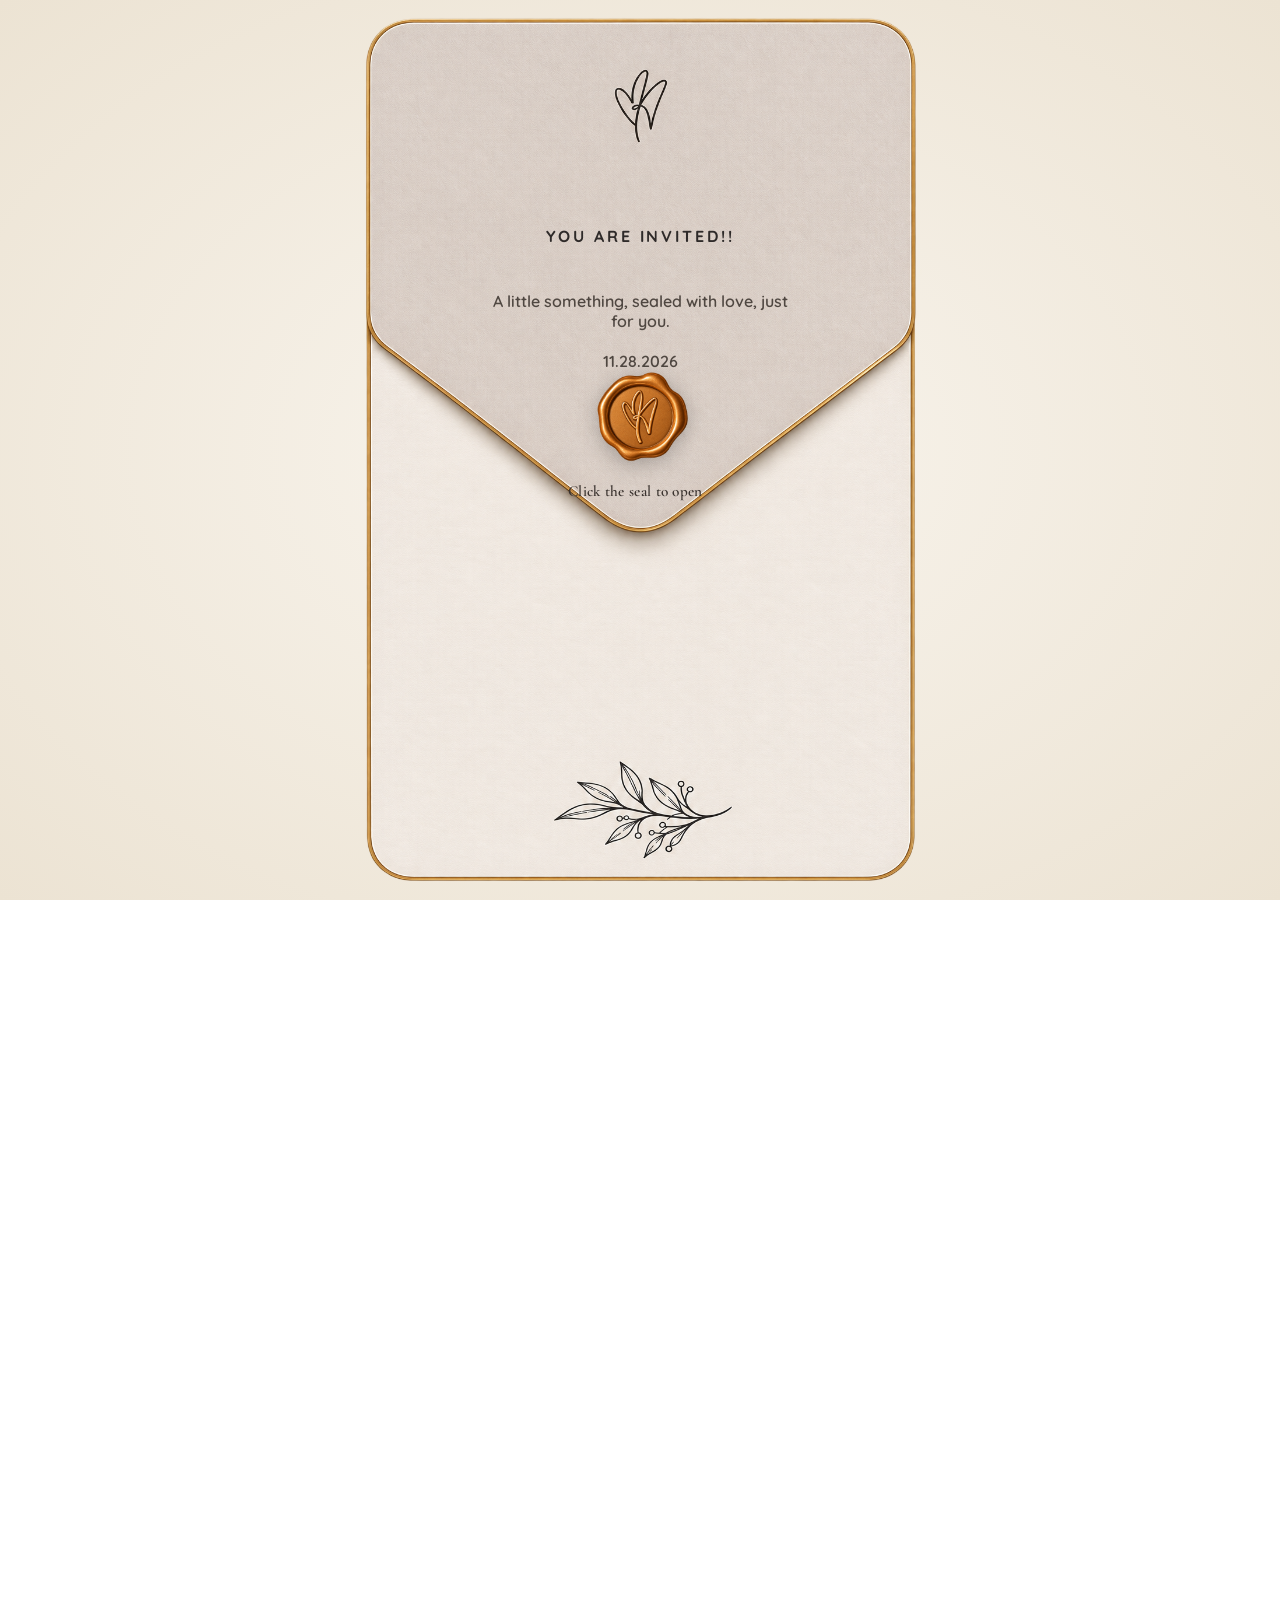
==== commit 9b531810: "update wedding timeline" ====
--- a/src/index.html
+++ b/src/index.html
@@ -333,7 +333,7 @@
         <div class="events-content">
           <h2 class="events-title">WEDDING TIMELINE</h2>
           <img
-      src="./assets/images/order-of-events5.png"
+      src="./assets/images/wedding-timeline-final.png"
       alt="Wedding timeline: 2:00 PM Wedding Ceremony, 3:00 PM Photo Session, 5:00 PM Reception, 7:00 PM Dinner, 8:00 PM Speeches and After Party"
       class="events-flow-img"  />
 
@@ -341,6 +341,7 @@
       </article>
       
     <article id="entourage" class="entourage-sketch full-bleed">
+
   <div class="entourage-content">
     <h2 class="entourage-title">Entourage</h2>
 
@@ -403,11 +404,11 @@
     <section class="ent-block ent-pair">
       <div>
         <h3>Best Man</h3>
-        <p>Mark Francis Tenoria</p>
+        <p>Mr.Mark Francis Tenoria</p>
       </div>
       <div>
         <h3>Maid of Honor</h3>
-        <p>Bianca Medina</p>
+        <p>Ms.Bianca Medina</p>
       </div>
     </section>
 
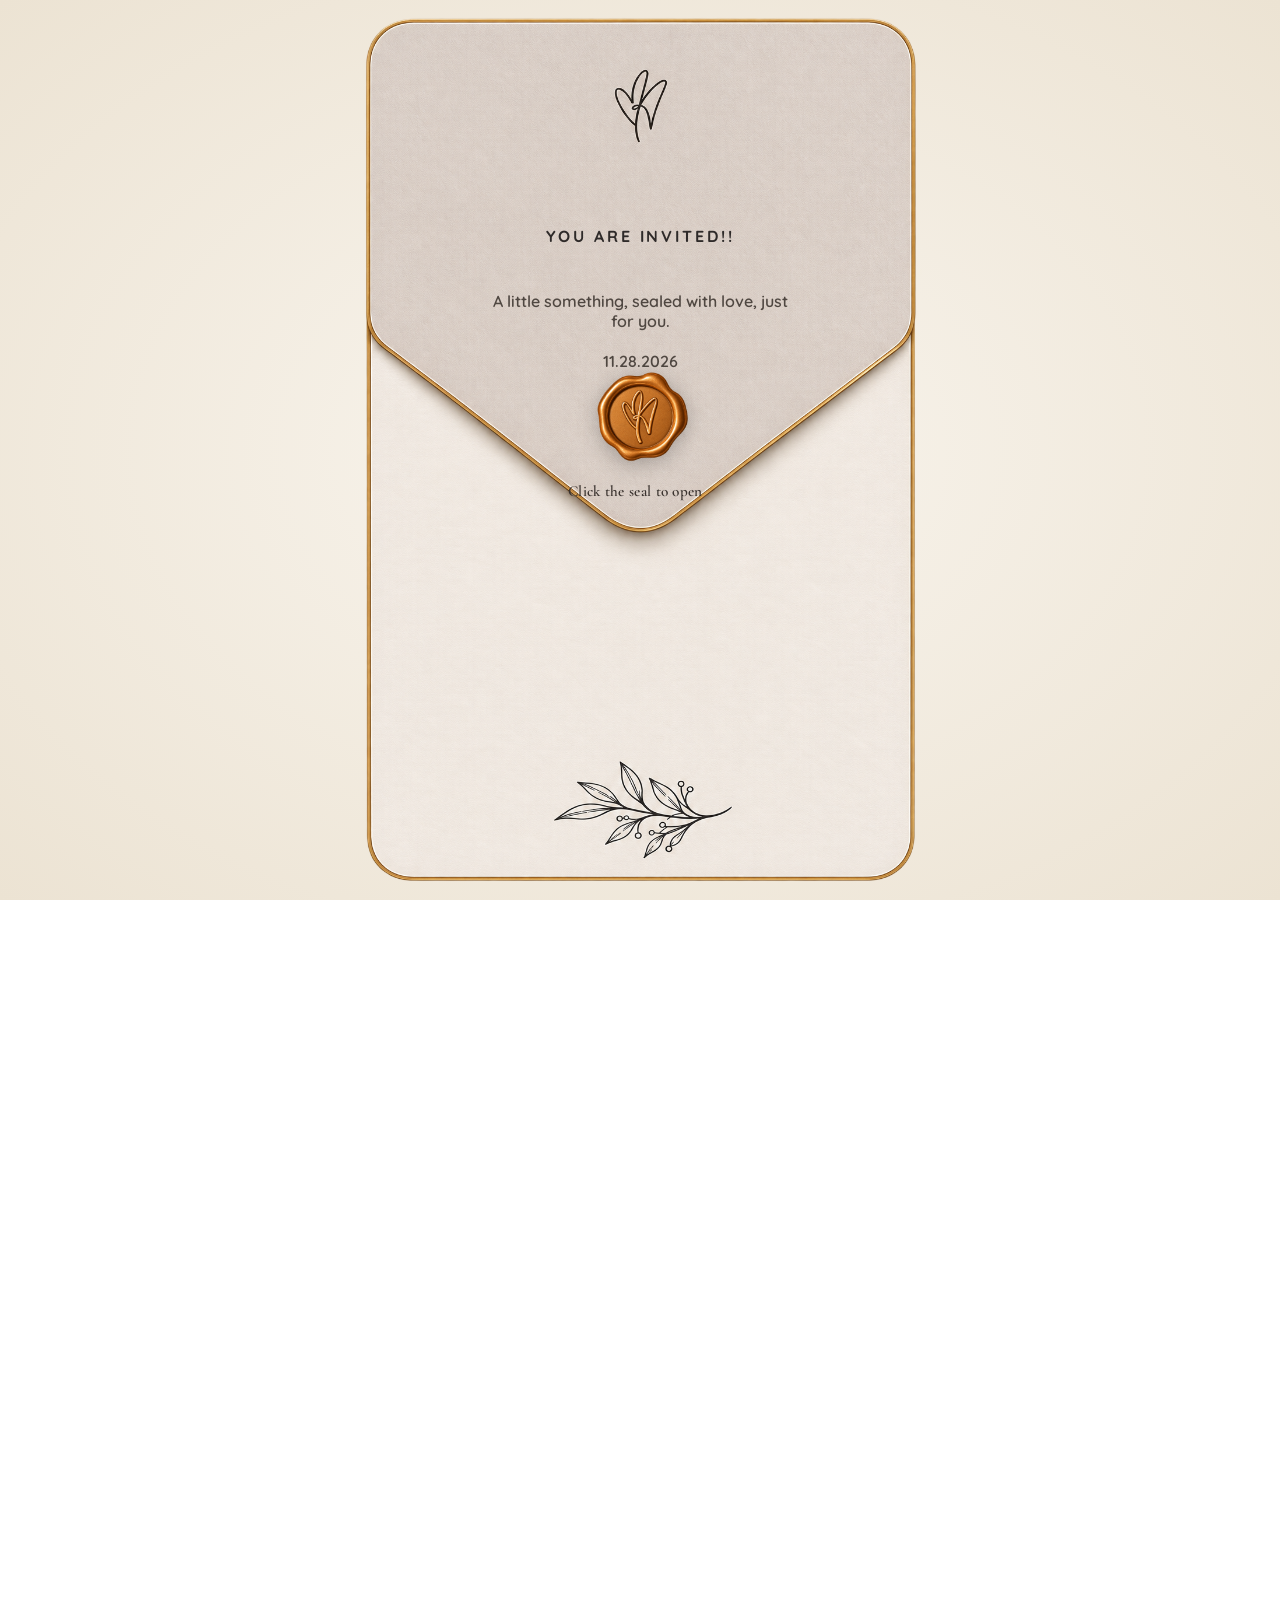
==== commit 1e956599: "update wed timeline photo" ====
--- a/src/index.html
+++ b/src/index.html
@@ -333,7 +333,7 @@
         <div class="events-content">
           <h2 class="events-title">WEDDING TIMELINE</h2>
           <img
-      src="./assets/images/wedding-timeline-final.png"
+      src="./assets/images/wed-timeline.png"
       alt="Wedding timeline: 2:00 PM Wedding Ceremony, 3:00 PM Photo Session, 5:00 PM Reception, 7:00 PM Dinner, 8:00 PM Speeches and After Party"
       class="events-flow-img"  />
 
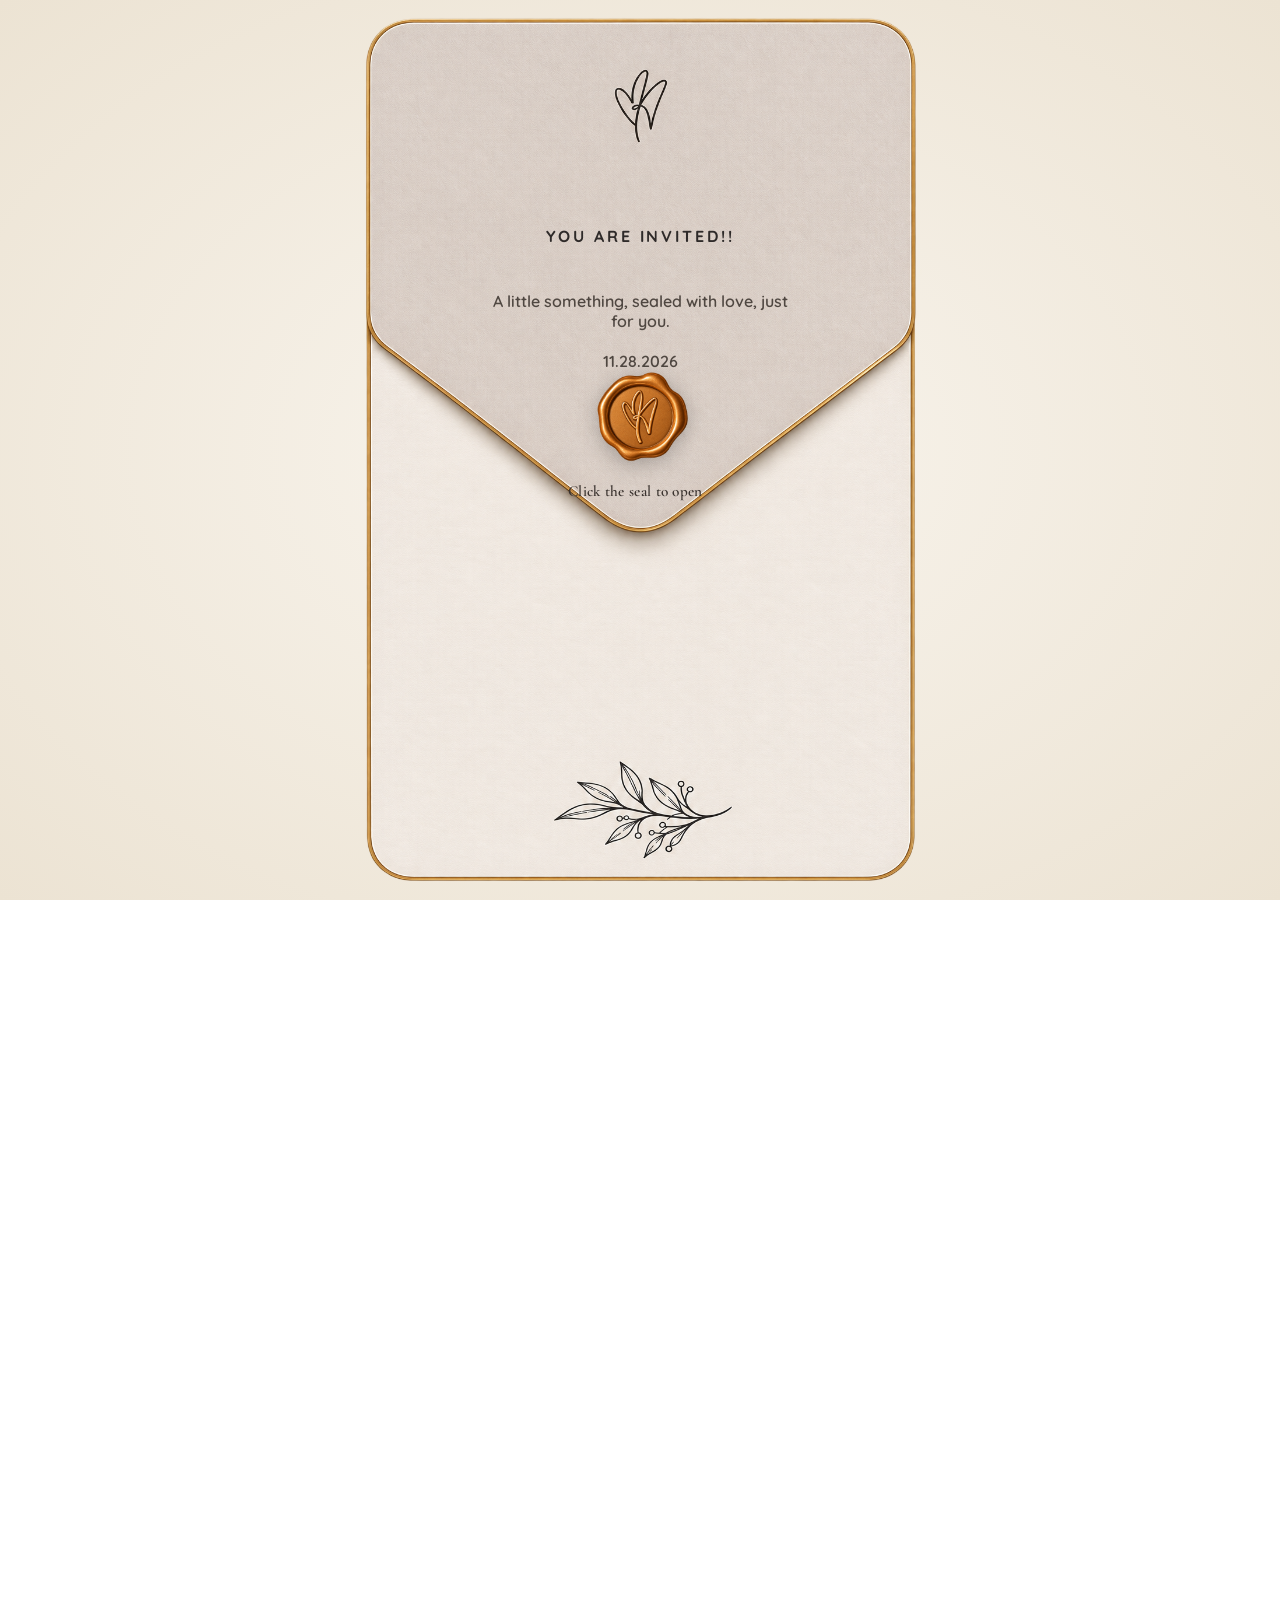
==== commit 777de6e5: "update travel time" ====
--- a/src/index.html
+++ b/src/index.html
@@ -112,6 +112,20 @@
         </section>
       </div>
   </article>
+
+    <section class="prenup-film" id="prenup-film" aria-labelledby="prenup-film-title">
+      <div class="prenup-film-content">
+        <p class="prenup-film-eyebrow">MARK &amp; ALEXIA</p>
+        <h2 class="prenup-film-title" id="prenup-film-title">A Little Preview of Forever</h2>
+        <p class="prenup-film-subtitle">Our prenup film</p>
+        <div class="prenup-video-slot" role="group" aria-label="Prenup video placeholder">
+          <div class="prenup-video-placeholder">
+            <span class="prenup-play-mark" aria-hidden="true">&#9654;</span>
+            <p>Prenup video coming soon</p>
+          </div>
+        </div>
+      </div>
+    </section>
     
     <div class="laudes-divider parallax-layer" data-parallax-speed="3.5" aria-hidden="true"></div>
       <!-- CONTENT -->
@@ -248,7 +262,7 @@
           <img src="./assets/images/car-icon-white.png" alt="" class="car-icon-img" aria-hidden="true">
           <div class="approx">approximately</div>
           <div class="dist">5 km</div>
-          <div class="time">10–15 minutes <br>by car</div>
+          <div class="time">20-30 minutes <br>by car</div>
         </div>
       </div>
 
@@ -470,7 +484,7 @@
 
         <a class="rsvp-cta-btn" href="./find-reservation.html">Find Reservation</a>
 
-        <p class="rsvp-cta-deadline">Deadline: November 1, 2026</p>
+        <p class="rsvp-cta-deadline">Deadline: November 15, 2026</p>
       </div>
     </article>
      
--- a/src/styles.css
+++ b/src/styles.css
@@ -2291,4 +2291,8 @@
     min-height: 0;
     height: 100%;
   }
+}
+/* Outer background of the Wedding Timeline section */
+#order-of-events.events-sketch {
+  background: #FAF6ED;
 }
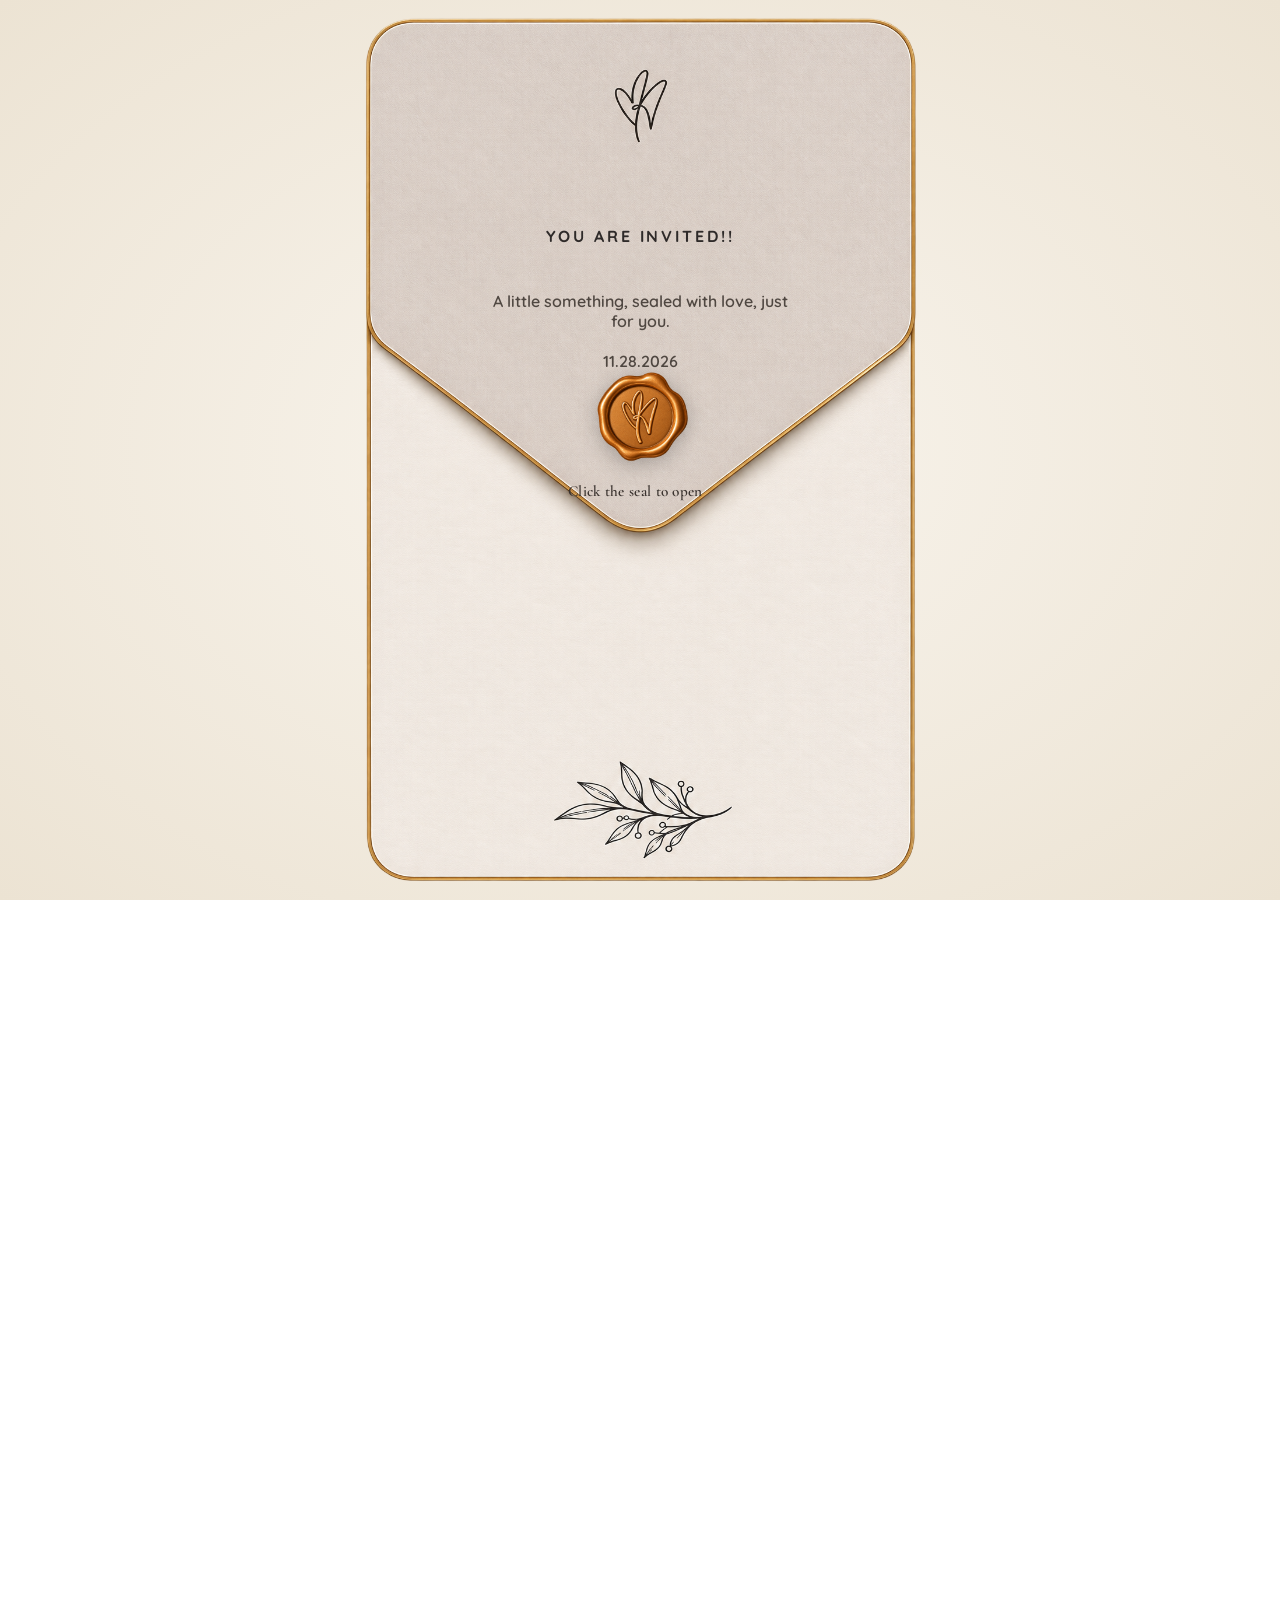
==== commit 4c858c7f: "update prenup film placeholder" ====
--- a/src/index.html
+++ b/src/index.html
@@ -115,8 +115,7 @@
 
     <section class="prenup-film" id="prenup-film" aria-labelledby="prenup-film-title">
       <div class="prenup-film-content">
-        <p class="prenup-film-eyebrow">MARK &amp; ALEXIA</p>
-        <h2 class="prenup-film-title" id="prenup-film-title">A Little Preview of Forever</h2>
+        <h2 class="prenup-film-title" id="prenup-film-title">PRENUP VIDEO COMING SOON &lt;3</h2>
         <p class="prenup-film-subtitle">Our prenup film</p>
         <div class="prenup-video-slot" role="group" aria-label="Prenup video placeholder">
           <div class="prenup-video-placeholder">
--- a/src/styles.css
+++ b/src/styles.css
@@ -2295,4 +2295,93 @@
 /* Outer background of the Wedding Timeline section */
 #order-of-events.events-sketch {
   background: #FAF6ED;
+}
+
+.prenup-film{
+  width:100%;
+  padding:64px 20px 72px;
+  background:#f7f3eb;
+  text-align:center;
+}
+
+.prenup-film-content{
+  width:min(960px, 100%);
+  margin:0 auto;
+}
+
+.prenup-film-eyebrow{
+  margin:0 0 12px;
+  color:#7b6657;
+  font-family:"Quicksand",sans-serif;
+  font-size:.72rem;
+  font-weight:700;
+  letter-spacing:.2em;
+}
+
+.prenup-film-title{
+  margin:0;
+  color:#4f362d;
+  font-family:"Comico",sans-serif;
+  font-size:clamp(1.7rem, 4vw, 2.5rem);
+  font-weight:400;
+}
+
+.prenup-film-subtitle{
+  margin:10px 0 26px;
+  color:#6f6762;
+  font-family:"Cormorant Garamond",serif;
+  font-size:1.2rem;
+  font-style:italic;
+}
+
+.prenup-video-slot{
+  width:100%;
+  aspect-ratio:16 / 9;
+  overflow:hidden;
+  border:8px solid #fff;
+  border-radius:3px;
+  background:#302c29;
+  box-shadow:0 12px 30px rgba(46,42,41,.16);
+}
+
+.prenup-video-placeholder{
+  display:flex;
+  width:100%;
+  height:100%;
+  flex-direction:column;
+  align-items:center;
+  justify-content:center;
+  gap:14px;
+  color:#f6f1e8;
+  background:linear-gradient(145deg,#302c29,#54463d);
+}
+
+.prenup-play-mark{
+  display:grid;
+  width:56px;
+  aspect-ratio:1;
+  place-items:center;
+  padding-left:4px;
+  border:1px solid rgba(246,241,232,.7);
+  border-radius:50%;
+  color:#f6f1e8;
+  font-size:1.1rem;
+}
+
+.prenup-video-placeholder p{
+  margin:0;
+  font-family:"Quicksand",sans-serif;
+  font-size:.9rem;
+  font-weight:600;
+  letter-spacing:.06em;
+}
+
+@media (max-width:640px){
+  .prenup-film{
+    padding:48px 16px 54px;
+  }
+
+  .prenup-video-slot{
+    border-width:5px;
+  }
 }
